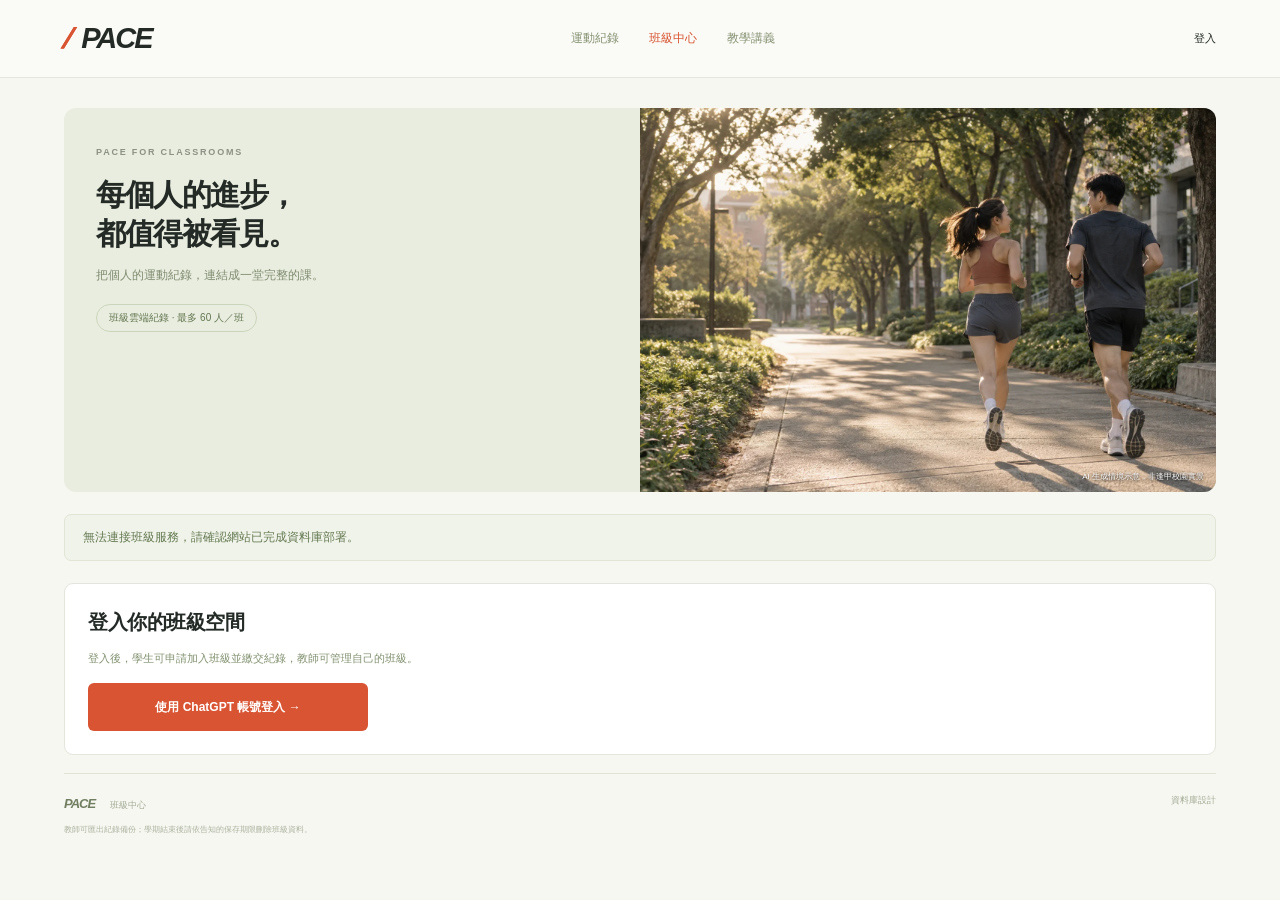
==== classroom.html @ f4738f5a "Initial commit" ====
<!doctype html><html lang="zh-Hant"><head><meta charset="utf-8"><meta name="viewport" content="width=device-width,initial-scale=1"><link rel="stylesheet" href="style.css"><link rel="stylesheet" href="classroom.css"><title>班級中心 · PACE</title></head><body class="classroom-page"><header class="class-header"><a class="brand" href="index.html"><span class="brand-symbol">//</span>PACE</a><nav><a href="index.html">運動紀錄</a><a href="classroom.html" class="active">班級中心</a><a href="handout.html">教學講義</a></nav><a id="authLink" href="/signin-with-chatgpt?return_to=%2Fclassroom.html" target="_top">登入</a></header><main class="class-main"><section class="class-hero"><div><span class="overline">PACE FOR CLASSROOMS</span><h1>每個人的進步，<br>都值得被看見。</h1><p>把個人的運動紀錄，連結成一堂完整的課。</p><span class="cloud-badge">班級雲端紀錄 · 最多 60 人／班</span></div><img src="assets/campus-run.webp" alt="生成示意：學生在綠蔭步道慢跑"><small>AI 生成情境示意，非逢甲校園實景</small></section><div id="cloudMessage" class="cloud-message" role="status" aria-live="polite">正在連接班級資料庫…</div><section id="signedOut" hidden class="class-card"><h2>登入你的班級空間</h2><p>登入後，學生可申請加入班級並繳交紀錄，教師可管理自己的班級。</p><a class="primary" href="/signin-with-chatgpt?return_to=%2Fclassroom.html" target="_top">使用 ChatGPT 帳號登入 →</a></section><div id="cloudApp" hidden><div class="class-toolbar"><div><span class="overline" id="roleLabel">MY CLASSROOM</span><h2>我的班級</h2></div><button id="refreshCloud" class="outline">重新整理</button></div><div class="class-layout"><aside><section class="class-card"><label>選擇班級<select id="classSelect"><option value="">尚無班級</option></select></label><div id="classMeta"></div><form id="createClassForm" hidden><h3>建立新班級</h3><label>班級名稱<input id="className" maxlength="60" placeholder="例如：體育課 A 班" required></label><label>班級人數上限<input id="capacity" type="number" min="1" max="60" value="60" required></label><button class="primary">建立班級</button></form><form id="joinForm" hidden><h3>加入老師的班級</h3><label>班級碼<input id="joinCode" maxlength="12" placeholder="12 碼英數字" required autocomplete="off"></label><label>課堂代號<input id="studentAlias" maxlength="24" placeholder="例如：A07，不需全名" required></label><button class="primary">送出加入申請</button><p class="fine">老師核准後才可繳交。此代號須能讓老師辨識你。</p></form></section><section class="class-card privacy-card"><h3>只收集課堂所需資料</h3><p>繳交包含時間、距離、熱量與身體指標，不包含完整 GPS 軌跡。其他學生無法查看你的資料。</p><a href="database.html">查看資料設計與使用說明 →</a></section></aside><section class="class-content"><div id="waitingPanel" class="class-card"><h2>選擇班級後開始</h2><p>教師可建立班級；學生使用老師提供的班級碼加入。</p></div><div id="lessonPanel" hidden><div class="class-card lesson-controls"><label>課程<select id="lessonSelect"></select></label><div id="teacherLessonActions" hidden><button id="newLesson" class="outline">新增課程</button><button id="closeLesson" class="outline">結束繳交</button></div><p id="lessonStatus"></p></div><div id="teacherDashboard" hidden><div class="class-stats"><article><span>已核准學生</span><strong id="statStudents">0</strong></article><article><span>本堂已繳交</span><strong id="statSubmitted">0</strong></article><article><span>平均距離</span><strong id="statDistance">0.00<small>km</small></strong></article><article><span>平均運動時間</span><strong id="statMinutes">0<small>min</small></strong></article></div><div class="class-card table-card"><div class="table-heading"><h3>學生繳交狀態</h3><button id="exportClass" class="outline">匯出本堂 CSV ↓</button></div><p class="fine">待審核學生須經老師確認。數據由學生裝置提交，不作自動出席或防作弊判定。</p><div class="table-scroll"><table><thead><tr><th>代號</th><th>狀態</th><th>距離 km</th><th>時間 min</th><th>熱量 kcal</th><th>操作</th></tr></thead><tbody id="studentRows"></tbody></table></div></div></div><div id="studentPanel" hidden class="class-card"><h3>本堂課繳交</h3><p>先在運動頁完成 GPS 運動，再從歷程按「繳交」。每人每堂課可繳交一筆真實紀錄。</p><a class="primary" href="index.html#history">前往運動紀錄 →</a><h3>我的雲端紀錄</h3><div id="myCloudRecords"></div></div></div></section></div></div><footer><span><b>PACE</b> 班級中心</span><a href="database.html">資料庫設計</a><p>教師可匯出紀錄備份；學期結束後請依告知的保存期限刪除班級資料。</p></footer></main><dialog id="lessonDialog"><div class="dialog-head"><h2>新增課程</h2><button class="close" id="cancelLesson" aria-label="關閉">×</button></div><form id="lessonForm"><label>課程名稱<input id="lessonName" maxlength="80" placeholder="例如：第 2 週校園快走" required></label><label>目標運動時間（分鐘）<input id="targetMinutes" type="number" min="1" max="180" value="20" required></label><button class="primary">建立課程</button></form></dialog><script src="classroom.js"></script></body></html>
---- style.css ----
:root{--ink:#242b27;--muted:#82867e;--orange:#d95432;--paper:#f7f7f2;--line:#e4e5dc;--dark:#252e28}*{box-sizing:border-box}html{scroll-behavior:smooth;scroll-padding-top:24px}body{margin:0;background:var(--paper);color:var(--ink);font:14px/1.55 -apple-system,BlinkMacSystemFont,"Noto Sans TC",sans-serif}a{color:inherit;text-decoration:none}button,input,select{font:inherit}button,a,input,select{-webkit-tap-highlight-color:transparent}button{cursor:pointer}button:disabled{cursor:default;opacity:.4}button:focus-visible,a:focus-visible,input:focus-visible,select:focus-visible{outline:3px solid #e89462;outline-offset:4px}svg:not([width]){width:20px;height:20px;fill:none;stroke:currentColor;stroke-width:1.6;stroke-linecap:round;stroke-linejoin:round;flex-shrink:0}.sprite{position:absolute;width:0;height:0;overflow:hidden}button{border:0;background:none;color:inherit}h1,h2,p{margin:0}.sidebar{position:fixed;width:218px;inset:0 auto 0 0;background:#efefe7;border-right:1px solid var(--line);padding:38px 23px 25px;display:flex;flex-direction:column;z-index:10}.brand{display:flex;align-items:center;flex-wrap:wrap;font-size:33px;letter-spacing:-2px;font-weight:850;font-style:italic;line-height:1}.brand-symbol{color:var(--orange);margin-right:9px;letter-spacing:-8px;padding-right:8px;transform:skew(-13deg)}.brand-sub{font-size:10px;font-style:normal;font-weight:500;letter-spacing:2.5px;display:block;width:100%;padding:13px 0 0 35px}.workspace-label{font-size:8px;letter-spacing:1.3px;color:#999d92;margin-top:64px;margin-bottom:18px;white-space:nowrap}.sidenav{display:flex;flex-direction:column;gap:9px}.sidenav a{display:flex;align-items:center;gap:13px;padding:13px 15px;border-radius:7px;font-weight:550;color:#787c74;font-size:13px}.sidenav a.active{background:#e2e4d8;color:#303c2c}.sidenav a:hover{background:#e7e8df}.sidenav svg{width:19px;height:19px}.nav-dot{margin-left:auto;background:#70864b;border-radius:50%;width:5px;height:5px}.side-bottom{margin-top:auto;padding:30px 8px 0}.campus-logo{border:1px solid #bdc2b0;width:41px;height:41px;display:grid;place-items:center;font:600 12px Georgia;margin-bottom:13px}.side-bottom>strong{display:block;font-size:12px}.side-bottom>span{font-size:10px;color:#8b8d80}.side-bottom>a{display:flex;justify-content:space-between;border-top:1px solid #dedfd4;margin-top:24px;padding:18px 0;color:#777d70;font-size:11px}.local-note{font-size:9px;color:#8b8e80}.local-note i,.session-top i{display:inline-block;width:5px;height:5px;border-radius:50%;background:#92a667;margin-right:5px}.shell{margin-left:218px}.topbar{height:77px;border-bottom:1px solid var(--line);display:flex;justify-content:space-between;align-items:center;padding:0 42px}.breadcrumb{font-size:11px;color:#999c92}.breadcrumb span{margin:0 13px;color:#c5c8bd}.breadcrumb strong{color:#646b5e;font-weight:500}.topright{display:flex;gap:18px;align-items:center}.device-label{font-size:10px;color:#888e81}.avatar{border:1px solid #d8ddd0;border-radius:50%;width:31px;height:31px;display:grid;place-items:center;font-size:11px;background:#e8eadf}main{max-width:1510px;margin:auto;padding:35px 42px 0}.pageheading{display:flex;align-items:center;justify-content:space-between;margin-bottom:28px}.overline{font-size:9px;letter-spacing:1.8px;color:#8c9185;font-weight:600}h1{font-size:32px;letter-spacing:-1.4px;line-height:1.3;margin:8px 0}.title-dot{color:var(--orange);margin-left:3px}.pageheading p{font-size:12px;color:#8a8e83}.dateblock{text-align:right;font-size:12px;color:#535b4c}.dateblock small{display:block;font-size:10px;color:#979c90;margin-top:7px}.workout{display:grid;grid-template-columns:minmax(0,1fr) 288px;gap:0;border-radius:12px;overflow:hidden;border:1px solid #d6dbcb;box-shadow:0 5px 20px #303b2510}.mapcard{background:white;min-width:0}.maptop{height:62px;display:flex;justify-content:space-between;align-items:center;padding:0 20px;border-bottom:1px solid var(--line)}.map-title{display:flex;gap:9px;align-items:center}.map-title svg{width:17px;height:17px;color:#778765}.map-title strong{font-size:12px}.map-title>span{border-left:1px solid #ddd;padding-left:10px;font-size:10px;color:#959c8a}.status{font-size:9px;color:#89917f;white-space:nowrap}.maparea{position:relative}.maparea #map{height:401px;background:#ececdd;z-index:1}.leaflet-container{font-family:inherit}
.leaflet-tile-pane{filter:saturate(.5)}.maptools{position:absolute;right:16px;top:18px;z-index:500;display:flex;flex-direction:column;gap:7px}.maptools button{background:white;width:38px;height:38px;border:1px solid #d8ddcf;border-radius:6px;box-shadow:0 2px 4px #2221;display:grid;place-items:center}.maptools button:hover{background:#f4f6ed}.map-instruction{position:absolute;left:16px;top:18px;z-index:500;background:#fffffff0;border:1px solid #dce2d4;padding:7px 11px;border-radius:5px;font-size:10px;color:#7a8370;pointer-events:none}.map-scale-note{position:absolute;bottom:26px;left:16px;z-index:500;font-size:9px;background:#fffffff0;padding:6px 9px;border-radius:4px;color:#657158;display:flex;gap:7px;align-items:center;pointer-events:none}.track-key{width:17px;height:3px;background:var(--orange);border-radius:4px}.mapnote{height:74px;display:flex;align-items:center;gap:10px;padding:12px 17px}.destination-icon{background:#f2f3e9;width:34px;height:34px;border-radius:7px;display:grid;place-items:center;color:#84936b}.mapnote>div{flex:1;min-width:0}.mapnote strong{font-size:10px;display:block;margin-bottom:3px}.mapnote #targetInfo{font-size:10px;color:#919885;display:block;line-height:1.5}.mapnote a{font-size:11px;color:var(--orange);font-weight:600;white-space:nowrap}.mapnote button{font-size:20px;color:#a2a795;padding:7px}.session-panel{background:var(--dark);color:#fafbf4;padding:24px;display:flex;flex-direction:column}.session-top{display:flex;justify-content:space-between;font-size:10px;color:#b3bba8}.session-top>span:last-child{background:#ffffff0a;border:1px solid #ffffff1a;border-radius:4px;padding:2px 7px;font-size:9px}.primarymetric{padding:22px 0 21px}.primarymetric>span{font-size:11px;color:#a8b29d}.primarymetric>div{display:flex;align-items:baseline;gap:10px}.primarymetric b{font-size:70px;line-height:1.18;font-weight:550;letter-spacing:-4px;font-variant-numeric:tabular-nums}.primarymetric div>span{font-size:14px;color:#aeb8a2}.metric-grid{display:grid;grid-template-columns:1fr 1fr;border-top:1px solid #ffffff14;border-bottom:1px solid #ffffff14;padding:18px 0 14px;gap:20px 10px}.metric-grid article>span{display:block;font-size:10px;color:#a5b098}.metric-grid strong{font-size:25px;font-weight:500;letter-spacing:-.5px;display:block;font-variant-numeric:tabular-nums}.metric-grid b{font-weight:500}.metric-grid em{font-size:10px;font-style:normal;margin-left:5px;letter-spacing:0;color:#b0b9a5}.metric-grid small{font-size:8px;color:#72816a}.metric-grid .energy{grid-column:1/-1;display:flex;align-items:center;justify-content:space-between}.energy strong{font-size:22px}.info-button{border:1px solid #728367;color:#b1bca5;font-size:8px;border-radius:50%;width:12px;height:12px;padding:0;margin-left:3px}.session-message{font-size:10px;line-height:1.8;color:#acb7a1;min-height:55px;padding:15px 0 13px}.actiondock{margin-top:auto}.primary{background:var(--orange);color:white;display:flex;align-items:center;justify-content:center;gap:12px;min-height:48px;border-radius:6px;width:100%;font-size:13px;font-weight:600;transition:background .15s,transform .15s}.primary:hover{background:#c44527}.primary:active{transform:scale(.985)}.primary svg{width:17px;height:17px}.controls{display:flex;gap:8px;margin-top:9px}.controls button{flex:1;border:1px solid #ffffff22;border-radius:5px;min-height:40px;font-size:11px}.controls button:hover:not(:disabled){background:#ffffff0c}.signalbar{display:flex;justify-content:space-between;font-size:8px;color:#7c8a70;padding-top:15px}.signalbar b{font-weight:400}.training-strip{display:flex;align-items:center;gap:16px;padding:24px 0;border-bottom:1px solid #dfe3d5}.training-icon{background:#e8ecd9;border:1px solid #d8dfc3;color:#899765;width:40px;height:40px;border-radius:50%;display:grid;place-items:center}.training-copy>span{display:block;font-size:9px;color:#9b9f91}.training-copy>strong{font-size:12px;font-weight:600}.training-steps{display:flex;align-items:center;gap:16px;margin-left:auto;font-size:10px;color:#888f7b}.training-steps i{font-size:8px;font-style:normal;color:#a2ab90;margin-right:6px}.training-steps b{font-weight:400;color:#d0d6c4}.training-strip>a{font-size:10px;display:flex;align-items:center;gap:8px;margin-left:auto}.training-strip>a svg{width:15px}.history-section{padding-top:32px;scroll-margin-top:15px}.sectionheading{display:flex;align-items:center;justify-content:space-between;margin-bottom:20px}h2{font-size:22px;font-weight:600;letter-spacing:-.5px}.sectionheading h2{margin-top:5px}.export{border:1px solid #d9ddce;background:white;border-radius:5px;padding:8px 11px;font-size:10px}.export span{margin-left:13px;font-size:15px}.historybar{display:flex;align-items:center;justify-content:space-between;border-bottom:1px solid var(--line);padding-bottom:13px}.filters{display:flex;gap:5px}.filters button{font-size:10px;color:#979e8b;padding:6px 12px;border-radius:4px}.filters button.selected{background:#e6eadd;color:#556245}.historybar>span{font-size:10px;color:#979e8b}.empty{min-height:146px;display:flex;align-items:center;gap:25px;padding:26px 30px;background:#f0f2e9;border-bottom:1px solid #e4e8db}.empty-art{width:95px;height:68px;position:relative;border:1px solid #d8deca;border-radius:7px;background:repeating-linear-gradient(0deg,transparent,transparent 16px,#e2e7d7 17px),repeating-linear-gradient(90deg,transparent,transparent 16px,#e2e7d7 17px)}.empty-art svg{position:absolute;width:46px;height:46px;left:24px;top:10px;color:#9cae82;stroke-width:1}.empty h3{font-size:13px;margin:0 0 6px;font-weight:500}.empty p{font-size:10px;color:#989f8b}.record{display:grid;grid-template-columns:100px minmax(120px,1fr) 160px auto;align-items:center;gap:20px;padding:18px 0;border-bottom:1px solid var(--line)}.route-thumb{width:100px;height:67px;border-radius:5px;background:#ecefe2;display:grid;place-items:center;overflow:hidden}.route-thumb svg{width:100%;height:100%;stroke-width:2.3;stroke:var(--orange)}.record strong{font-size:12px;font-weight:600}.record small{display:block;font-size:9px;color:#959e87;margin-top:5px}.record-stats{font-size:12px;color:#5f6d51;display:flex;gap:16px}.record-stats span{display:block}.record-stats small{font-size:8px;color:#9ba58c}.record-actions{display:flex;gap:7px}.record-actions button{font-size:9px;border:1px solid #dce2d1;padding:5px 7px;border-radius:4px;color:#839270}.delete-all{display:block;margin:13px 0 0 auto;font-size:9px;color:#929e83}.learn-banner{display:flex;align-items:center;gap:23px;background:#e7ebdc;margin:30px 0;border-radius:8px;padding:24px 27px;overflow:hidden;position:relative}.learn-banner h2{font-size:17px;margin:5px 0}.learn-banner p{font-size:10px;color:#919c7f}.learn-banner>a{display:flex;align-items:center;gap:20px;font-size:11px;margin-left:auto;white-space:nowrap}.orbit-art{width:74px;height:74px;position:relative;flex-shrink:0}.orbit-art span{border:1px solid #b7c698;position:absolute;inset:8px;border-radius:50%;transform:scaleX(.55) rotate(30deg)}.orbit-art span:nth-child(2){transform:rotate(90deg) scaleX(.55)}.orbit-art span:nth-child(3){transform:rotate(-30deg) scaleX(.55)}.orbit-art b{position:absolute;left:32px;top:24px;color:#869b63;font-size:18px;font-weight:400}footer{border-top:1px solid #dfe4d3;display:flex;flex-wrap:wrap;justify-content:space-between;font-size:9px;color:#a1aa93;padding:20px 0 25px}footer b{font-size:13px;font-style:italic;letter-spacing:-1px;color:#717e60;margin-right:12px}footer p{width:100%;font-size:8px;margin-top:9px;color:#abb39e}dialog{border:1px solid #dce0d1;border-radius:12px;padding:28px;width:min(440px,calc(100vw - 28px));color:var(--ink);box-shadow:0 20px 80px #17251733;background:#fafbf7}dialog::backdrop{background:#17231ccd;backdrop-filter:blur(4px)}.dialog-head{display:flex;align-items:center;justify-content:space-between}.dialog-head h2{margin-top:5px}.close{font-size:26px;color:#8a9480;width:32px;height:32px}.dialog-intro{font-size:11px;color:#8f9983;margin:12px 0 24px}fieldset{border:0;padding:0;margin:0}label{font-size:12px;display:block;margin-bottom:17px;font-weight:550}label>span{font-size:9px;color:#9ca58e;font-weight:400;margin-left:5px}input:not([type=checkbox]),select{display:block;width:100%;border:1px solid #dce2d0;border-radius:5px;background:white;padding:11px 12px;margin-top:7px;color:#48583b;min-height:43px}.three{display:grid;grid-template-columns:repeat(3,1fr);gap:12px}.privacy-note{background:#edf0e5;border-radius:5px;padding:12px;display:flex;gap:10px;align-items:center;font-size:10px;color:#899677;margin-bottom:18px}.privacy-note svg{width:17px}.check{display:flex;align-items:flex-start;gap:7px}.check input{accent-color:var(--orange);margin-top:2px}.check span{font-size:10px;line-height:1.7}.demo-link{display:block;margin:14px auto;font-size:11px;text-decoration:underline;text-underline-offset:4px;color:#8a9779}.fine{font-size:9px;color:#a0aa90;line-height:1.9}.formula{background:#ecf0e3;padding:15px;margin:20px 0;font-size:12px}#energyDialog p{margin-top:15px;font-size:12px}#energyDialog a{font-size:12px;display:inline-block;margin-top:20px;color:var(--orange)}.map-fallback{padding:30px}.is-active #openSetup{display:none}.is-active .controls{margin:0}.is-active .controls button{min-height:48px}.is-active #pause{background:var(--orange);border-color:var(--orange);color:white}body:not(.is-active) .controls{display:none}
@media(min-width:1500px){.maparea #map{height:440px}.primarymetric{padding-top:35px;padding-bottom:30px}.session-message{padding-top:22px}}@media(max-width:1150px){.sidebar{width:180px;padding-left:16px;padding-right:16px}.shell{margin-left:180px}.topbar{padding:0 26px}main{padding:28px 26px 0}.workout{grid-template-columns:minmax(0,1fr) 255px}.session-panel{padding:20px}.primarymetric b{font-size:62px}.training-steps{gap:8px;font-size:9px}.training-steps b{display:none}.record{grid-template-columns:80px minmax(120px,1fr) auto;gap:15px}.route-thumb{width:80px}.record-actions{grid-column:2/-1;justify-content:flex-end}.map-title>span{display:none}}@media(max-width:900px){.sidebar{width:76px;padding:30px 12px}.brand{font-size:0;justify-content:center}.brand-symbol{font-size:32px}.brand-sub,.workspace-label,.side-bottom{display:none}.sidenav{margin-top:55px}.sidenav a{font-size:0;gap:0;justify-content:center;padding:15px}.sidenav svg{width:21px;height:21px}.nav-dot{display:none}.shell{margin-left:76px}.training-steps{display:none}.learn-banner{gap:14px;padding:22px 18px}.learn-banner h2{font-size:15px}.orbit-art{width:60px}.learn-banner>a{gap:8px;font-size:10px}.maptop{padding:0 13px}}@media(max-width:650px){html{scroll-padding-top:12px}.sidebar{position:relative;width:100%;height:62px;padding:0 20px;flex-direction:row;align-items:center;border-right:0;border-bottom:1px solid var(--line)}.brand{font-size:25px;flex-wrap:nowrap;gap:0}.brand-symbol{font-size:27px}.brand-sub{display:block;width:auto;padding:0 0 0 14px;letter-spacing:1px;font-size:9px}.sidenav{margin:0 0 0 auto;flex-direction:row;gap:1px}.sidenav a{padding:9px}.sidenav a:first-child{display:none}.sidenav svg{width:18px;height:18px}.shell{margin:0}.topbar{display:none}main{padding:24px 18px 84px}.pageheading{margin-bottom:23px;align-items:flex-end}.pageheading h1{font-size:28px;margin:5px 0}.pageheading p{font-size:10px}.pageheading .overline{font-size:7px;letter-spacing:1.3px}.dateblock{font-size:9px}.dateblock small{font-size:8px}.workout{display:flex;flex-direction:column;border-radius:9px}.maptop{height:48px}.maparea #map{height:290px}.map-instruction{font-size:9px;left:12px;top:12px}.maptools{right:12px;top:12px}.maptools button{width:33px;height:33px}.mapnote{height:65px;padding:9px 12px}.mapnote #targetInfo{font-size:9px}.session-panel{padding:19px 21px}.session-top{font-size:9px}.primarymetric{padding:12px 0 17px}.primarymetric b{font-size:62px}.primarymetric>div{gap:10px}.metric-grid{grid-template-columns:1.1fr 1fr 1fr;gap:7px;padding:14px 0;border-bottom:0}.metric-grid .energy{display:block;grid-column:auto}.metric-grid strong,.energy strong{font-size:24px}.metric-grid small{display:none}.metric-grid em{font-size:8px;margin-left:3px}.metric-grid article>span{font-size:9px}.session-message{min-height:0;padding:6px 0 9px;font-size:10px}.signalbar{padding-top:10px;border-top:1px solid #ffffff12}.actiondock{position:fixed;bottom:0;left:0;right:0;padding:12px 18px calc(12px + env(safe-area-inset-bottom));background:#f8f9f3f5;backdrop-filter:blur(12px);border-top:1px solid #dce2d0;z-index:900;color:var(--ink)}.actiondock .primary{min-height:47px}.actiondock .controls button{border:1px solid #d4ddc6;min-height:47px}.training-strip{padding:18px 0;gap:11px}.training-copy>strong{font-size:11px}.training-strip>a{font-size:9px;gap:4px}.training-icon{width:33px;height:33px}.training-icon svg{width:17px}.history-section{padding-top:25px}.sectionheading h2{font-size:21px}.historybar>span{font-size:8px}.filters button{padding:5px 8px;font-size:9px}.empty{padding:22px 12px;gap:17px}.empty-art{width:72px;height:59px;flex-shrink:0}.empty-art svg{left:13px;top:7px}.empty h3{font-size:11px}.empty p{font-size:9px}.record{grid-template-columns:64px minmax(90px,1fr) auto;gap:10px}.route-thumb{width:64px;height:58px}.record strong{font-size:10px}.record-stats{font-size:11px;gap:10px}.record small{font-size:8px}.record-actions{gap:5px}.record-actions button{font-size:9px;padding:4px 8px}.learn-banner{flex-wrap:wrap;padding:20px;gap:10px;margin:25px 0 18px}.orbit-art{display:none}.learn-banner h2{font-size:16px}.learn-banner>a{margin:7px 0 0;width:100%;justify-content:space-between;border-top:1px solid #d1dbc0;padding-top:13px}.learn-banner p{font-size:10px}footer{font-size:8px;gap:10px;padding:15px 0}footer p{margin-top:0;line-height:1.8}.historybar{gap:5px}dialog{padding:24px;max-height:90dvh}.three{gap:9px}.three input{padding:10px 8px}}@media(prefers-reduced-motion:reduce){*{scroll-behavior:auto!important;transition:none!important}}
.leaflet-control-zoom{border:1px solid #d8ddcf!important;border-radius:5px!important;overflow:hidden;box-shadow:0 2px 6px #2221!important}.leaflet-control-zoom a{font-size:19px!important;color:#647453!important}.session-message{color:#bac3af}.mapnote #targetInfo{color:#78846c}.fine{color:#7d896e}.check span{color:#6e7c5d}.dialog-intro{color:#778567}.historybar>span{color:#778368}
/* Hide backend-only features when the site is served without the classroom API (for example GitHub Pages). */
html[data-cloud="off"] [data-cloud-only]{display:none!important}
/* Map pins: outer element is positioned by Leaflet, the inner body is rotated into a teardrop. */
.map-pin-wrap .pin-body{display:grid;place-items:center;width:30px;height:30px;border-radius:50% 50% 50% 0;transform:rotate(-45deg);border:2px solid #fff;box-shadow:0 4px 10px #2a332955;background:#777}
.map-pin-wrap b{transform:rotate(45deg);color:#fff;font:700 13px/1 system-ui,-apple-system,"PingFang TC",sans-serif}
.map-pin-start .pin-body{background:#3f8f5a}
.map-pin-end .pin-body{background:#2f88b3}
.map-pin-target .pin-body{background:#975325}
---- classroom.css ----
[hidden]{display:none!important}.class-header{height:78px;border-bottom:1px solid var(--line);display:flex;align-items:center;justify-content:space-between;padding:0 5vw;background:#fafbf6}.class-header .brand{font-size:29px}.class-header nav{display:flex;gap:30px;font-size:12px;color:#859172}.class-header nav .active{color:var(--orange)}.class-header>a:last-child{font-size:11px}.class-main{max-width:1350px;padding:30px 5vw 0}.class-hero{display:grid;grid-template-columns:1fr 1fr;background:#e9eddf;border-radius:12px;overflow:hidden;position:relative;margin-bottom:22px;min-height:260px}.class-hero>div{padding:32px}.class-hero h1{font-size:30px;margin:13px 0}.class-hero p{font-size:12px;color:#7f8b70}.class-hero img{width:100%;height:100%;object-fit:cover}.class-hero>small{position:absolute;bottom:9px;right:12px;font-size:8px;color:white;text-shadow:0 1px 3px #000}.cloud-badge{display:inline-block;font-size:10px;color:#647752;border:1px solid #cbd5bb;border-radius:20px;padding:5px 12px;margin-top:20px}.cloud-message{padding:13px 18px;border:1px solid #e0e5d5;border-radius:7px;background:#f0f3e9;font-size:12px;color:#647952;margin-bottom:22px}.class-toolbar{display:flex;justify-content:space-between;align-items:center;margin:27px 0 20px}.class-toolbar h2{margin-top:5px}.outline{border:1px solid #d2dbc5;border-radius:5px;font-size:11px;padding:8px 12px;background:#fff}.class-layout{display:grid;grid-template-columns:270px minmax(0,1fr);gap:24px}.class-card{background:white;border:1px solid var(--line);border-radius:9px;padding:23px;margin-bottom:18px}.class-card h2{font-size:20px}.class-card h3{font-size:13px;font-weight:600;margin:15px 0}.class-card p{font-size:11px;color:#829270;line-height:1.9;margin:10px 0 15px}.class-card .primary{margin-top:13px;font-size:12px}.class-card form{margin-top:24px;border-top:1px solid #e4e9da;padding-top:4px}.class-card .fine{font-size:9px}.privacy-card{background:#edf1e5}.privacy-card a{font-size:10px;color:#7a8e64}.join-code{background:#eff3e7;border-radius:6px;padding:15px;margin:13px 0}.join-code strong{display:block;font-size:18px;letter-spacing:2px;font-family:monospace}.join-code small{font-size:9px;color:#8a997a}.join-code button{font-size:10px;color:var(--orange);padding:8px 0 0}.class-danger{font-size:9px;color:#a56351;padding:10px 0}.lesson-controls{display:flex;align-items:center;gap:16px;flex-wrap:wrap}.lesson-controls label{flex:1;min-width:140px;margin:0}.lesson-controls>div{display:flex;gap:7px;align-self:flex-end;margin-bottom:2px}.lesson-controls>p{width:100%;margin:0;font-size:10px}.class-stats{display:grid;grid-template-columns:repeat(4,1fr);gap:10px;margin-bottom:18px}.class-stats article{background:#26352b;color:#fbfcf7;padding:16px;border-radius:8px}.class-stats span{font-size:9px;color:#b6c4a8;display:block}.class-stats strong{display:block;font-size:27px;font-weight:500;margin-top:8px}.class-stats small{font-size:9px;margin-left:4px;font-weight:400}.table-heading{display:flex;align-items:center;justify-content:space-between;gap:10px}.table-heading h3{margin:0}.table-scroll{overflow:auto}table{width:100%;border-collapse:collapse;font-size:11px}th{text-align:left;font-size:10px;color:#879a74;background:#f5f7ef}td,th{padding:14px 9px;border-bottom:1px solid #e5ebdc;white-space:nowrap}td button{font-size:9px;color:#c25431;border:1px solid #dfdfd0;border-radius:4px;padding:5px 6px;margin-right:4px}.state-pill{border-radius:20px;background:#eef3e5;font-size:9px;color:#6f8755;padding:4px 8px}.cloud-record{border-bottom:1px solid #e1e8d6;padding:14px 0;font-size:12px}.cloud-record small{display:block;font-size:10px;color:#8b9c78;margin:5px 0}.cloud-record button{color:var(--orange);font-size:10px;padding:5px 0}.table-empty{text-align:center;color:#93a27f;padding:35px}.class-content{min-width:0}#lessonForm{margin-top:20px}.image-hero{position:relative;min-height:215px;margin:0 0 28px;border-radius:10px;overflow:hidden;background:#34412b}.image-hero img{width:100%;height:255px;display:block;object-fit:cover;object-position:center 58%}.image-hero:after{content:'';position:absolute;inset:0;background:linear-gradient(90deg,#182619cb,transparent 75%)}.image-hero-copy{position:absolute;left:30px;top:35px;z-index:1;color:white}.image-hero-copy span{font-size:9px;letter-spacing:2px;color:#e1e9d7}.image-hero-copy h2{font-size:28px;line-height:1.5;margin:10px 0}.image-hero-copy a{display:inline-flex;gap:25px;align-items:center;color:#fff;font-size:11px;border-bottom:1px solid #ffffff70;padding:6px 0}.image-credit{position:absolute;right:10px;bottom:8px;color:white;font-size:7px;z-index:1;text-shadow:0 1px 3px #000}.editorial-cards{display:grid;grid-template-columns:1fr 1fr;gap:18px;margin:26px 0}.editorial-card{border:1px solid #dfe5d3;border-radius:9px;overflow:hidden;background:white}.editorial-card img{width:100%;height:150px;object-fit:cover;display:block}.editorial-card>div{padding:18px 20px}.editorial-card h3{font-size:15px;margin:5px 0}.editorial-card p{font-size:10px;color:#849372;margin-bottom:10px}.editorial-card a{font-size:10px;color:var(--orange)}.editorial-card small{font-size:8px;color:#a2ae96}.cloud-link{color:var(--orange);font-size:10px}#submitDialog label{margin-top:16px}.cloud-upload-status{font-size:11px;line-height:1.8;margin:12px 0;color:#667b50}.upload-consent{font-size:10px;display:flex;gap:8px;font-weight:400}.upload-consent input{flex-shrink:0}#submitRecordBtn{margin-top:15px}#signedOut .primary{max-width:280px}
@media(max-width:1000px){.class-layout{grid-template-columns:230px minmax(0,1fr)}.class-stats{grid-template-columns:repeat(2,1fr)}.class-hero h1{font-size:25px}.class-main{padding-left:3vw;padding-right:3vw}}@media(max-width:650px){.class-header{padding:0 18px;height:65px}.class-header nav{gap:15px;font-size:10px}.class-header nav a:first-child{display:none}.class-header .brand{font-size:24px}.class-main{padding:18px 16px}.class-hero{grid-template-columns:1fr}.class-hero>div{padding:24px}.class-hero h1{font-size:26px}.class-hero img{height:190px}.class-layout{grid-template-columns:1fr;gap:0}.class-card{padding:20px}.class-hero>small{font-size:7px}.class-stats strong{font-size:30px}.lesson-controls{gap:12px}.table-heading h3{font-size:12px}.table-card{padding:17px}.image-hero img{height:235px;object-position:60% center}.image-hero-copy{left:22px;top:32px}.image-hero-copy h2{font-size:24px}.editorial-cards{gap:12px;grid-template-columns:1fr 1fr}.editorial-card img{height:105px}.editorial-card>div{padding:12px}.editorial-card h3{font-size:12px}.editorial-card p{font-size:9px}.image-hero{margin-bottom:20px}.class-header>a:last-child{font-size:9px}}
.image-hero img{object-position:center 25%}.editorial-card img[src*="track-essentials"]{object-position:center 80%}.class-stats strong{font-size:23px}@media(max-width:650px){.image-hero img{object-position:65% 35%}.class-stats strong{font-size:27px}}
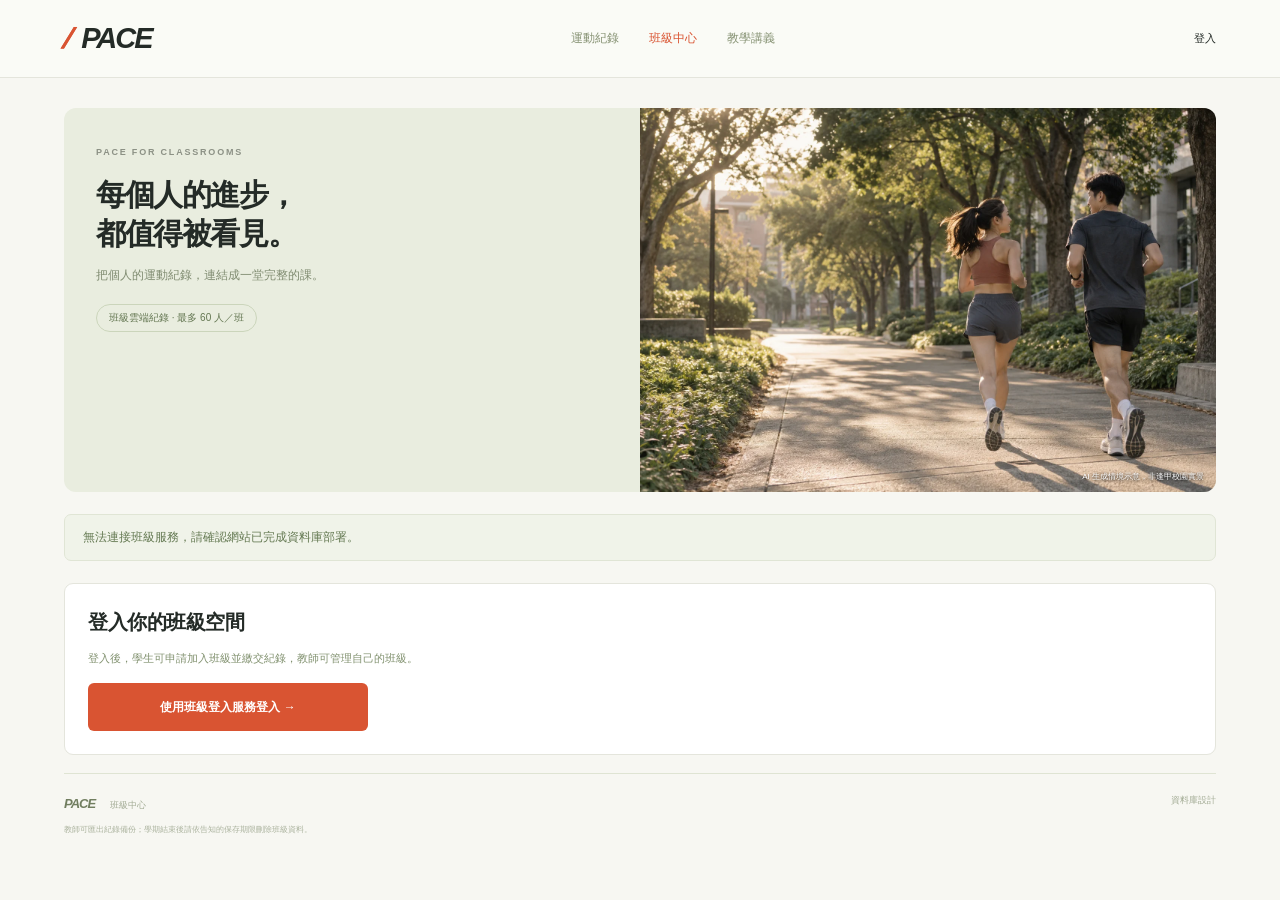
==== commit db0a5f3d: "Add live sync and classroom activity improvements" ====
--- a/classroom.html
+++ b/classroom.html
@@ -1 +1 @@
-<!doctype html><html lang="zh-Hant"><head><meta charset="utf-8"><meta name="viewport" content="width=device-width,initial-scale=1"><link rel="stylesheet" href="style.css"><link rel="stylesheet" href="classroom.css"><title>班級中心 · PACE</title></head><body class="classroom-page"><header class="class-header"><a class="brand" href="index.html"><span class="brand-symbol">//</span>PACE</a><nav><a href="index.html">運動紀錄</a><a href="classroom.html" class="active">班級中心</a><a href="handout.html">教學講義</a></nav><a id="authLink" href="/signin-with-chatgpt?return_to=%2Fclassroom.html" target="_top">登入</a></header><main class="class-main"><section class="class-hero"><div><span class="overline">PACE FOR CLASSROOMS</span><h1>每個人的進步，<br>都值得被看見。</h1><p>把個人的運動紀錄，連結成一堂完整的課。</p><span class="cloud-badge">班級雲端紀錄 · 最多 60 人／班</span></div><img src="assets/campus-run.webp" alt="生成示意：學生在綠蔭步道慢跑"><small>AI 生成情境示意，非逢甲校園實景</small></section><div id="cloudMessage" class="cloud-message" role="status" aria-live="polite">正在連接班級資料庫…</div><section id="signedOut" hidden class="class-card"><h2>登入你的班級空間</h2><p>登入後，學生可申請加入班級並繳交紀錄，教師可管理自己的班級。</p><a class="primary" href="/signin-with-chatgpt?return_to=%2Fclassroom.html" target="_top">使用 ChatGPT 帳號登入 →</a></section><div id="cloudApp" hidden><div class="class-toolbar"><div><span class="overline" id="roleLabel">MY CLASSROOM</span><h2>我的班級</h2></div><button id="refreshCloud" class="outline">重新整理</button></div><div class="class-layout"><aside><section class="class-card"><label>選擇班級<select id="classSelect"><option value="">尚無班級</option></select></label><div id="classMeta"></div><form id="createClassForm" hidden><h3>建立新班級</h3><label>班級名稱<input id="className" maxlength="60" placeholder="例如：體育課 A 班" required></label><label>班級人數上限<input id="capacity" type="number" min="1" max="60" value="60" required></label><button class="primary">建立班級</button></form><form id="joinForm" hidden><h3>加入老師的班級</h3><label>班級碼<input id="joinCode" maxlength="12" placeholder="12 碼英數字" required autocomplete="off"></label><label>課堂代號<input id="studentAlias" maxlength="24" placeholder="例如：A07，不需全名" required></label><button class="primary">送出加入申請</button><p class="fine">老師核准後才可繳交。此代號須能讓老師辨識你。</p></form></section><section class="class-card privacy-card"><h3>只收集課堂所需資料</h3><p>繳交包含時間、距離、熱量與身體指標，不包含完整 GPS 軌跡。其他學生無法查看你的資料。</p><a href="database.html">查看資料設計與使用說明 →</a></section></aside><section class="class-content"><div id="waitingPanel" class="class-card"><h2>選擇班級後開始</h2><p>教師可建立班級；學生使用老師提供的班級碼加入。</p></div><div id="lessonPanel" hidden><div class="class-card lesson-controls"><label>課程<select id="lessonSelect"></select></label><div id="teacherLessonActions" hidden><button id="newLesson" class="outline">新增課程</button><button id="closeLesson" class="outline">結束繳交</button></div><p id="lessonStatus"></p></div><div id="teacherDashboard" hidden><div class="class-stats"><article><span>已核准學生</span><strong id="statStudents">0</strong></article><article><span>本堂已繳交</span><strong id="statSubmitted">0</strong></article><article><span>平均距離</span><strong id="statDistance">0.00<small>km</small></strong></article><article><span>平均運動時間</span><strong id="statMinutes">0<small>min</small></strong></article></div><div class="class-card table-card"><div class="table-heading"><h3>學生繳交狀態</h3><button id="exportClass" class="outline">匯出本堂 CSV ↓</button></div><p class="fine">待審核學生須經老師確認。數據由學生裝置提交，不作自動出席或防作弊判定。</p><div class="table-scroll"><table><thead><tr><th>代號</th><th>狀態</th><th>距離 km</th><th>時間 min</th><th>熱量 kcal</th><th>操作</th></tr></thead><tbody id="studentRows"></tbody></table></div></div></div><div id="studentPanel" hidden class="class-card"><h3>本堂課繳交</h3><p>先在運動頁完成 GPS 運動，再從歷程按「繳交」。每人每堂課可繳交一筆真實紀錄。</p><a class="primary" href="index.html#history">前往運動紀錄 →</a><h3>我的雲端紀錄</h3><div id="myCloudRecords"></div></div></div></section></div></div><footer><span><b>PACE</b> 班級中心</span><a href="database.html">資料庫設計</a><p>教師可匯出紀錄備份；學期結束後請依告知的保存期限刪除班級資料。</p></footer></main><dialog id="lessonDialog"><div class="dialog-head"><h2>新增課程</h2><button class="close" id="cancelLesson" aria-label="關閉">×</button></div><form id="lessonForm"><label>課程名稱<input id="lessonName" maxlength="80" placeholder="例如：第 2 週校園快走" required></label><label>目標運動時間（分鐘）<input id="targetMinutes" type="number" min="1" max="180" value="20" required></label><button class="primary">建立課程</button></form></dialog><script src="classroom.js"></script></body></html>
+<!doctype html><html lang="zh-Hant"><head><meta charset="utf-8"><meta name="viewport" content="width=device-width,initial-scale=1"><link rel="stylesheet" href="style.css"><link rel="stylesheet" href="classroom.css"><title>班級中心 · PACE</title></head><body class="classroom-page"><header class="class-header"><a class="brand" href="index.html"><span class="brand-symbol">//</span>PACE</a><nav><a href="index.html">運動紀錄</a><a href="classroom.html" class="active">班級中心</a><a href="handout.html">教學講義</a></nav><a id="authLink" href="/api/classroom?op=login" target="_top">登入</a></header><main class="class-main"><section class="class-hero"><div><span class="overline">PACE FOR CLASSROOMS</span><h1>每個人的進步，<br>都值得被看見。</h1><p>把個人的運動紀錄，連結成一堂完整的課。</p><span class="cloud-badge">班級雲端紀錄 · 最多 60 人／班</span></div><img src="assets/campus-run.webp" alt="生成示意：學生在綠蔭步道慢跑"><small>AI 生成情境示意，非逢甲校園實景</small></section><div id="cloudMessage" class="cloud-message" role="status" aria-live="polite">正在連接班級資料庫…</div><section id="signedOut" hidden class="class-card"><h2>登入你的班級空間</h2><p>登入後，學生可申請加入班級並繳交紀錄，教師可管理自己的班級。</p><a class="primary" href="/api/classroom?op=login" target="_top">使用班級登入服務登入 →</a></section><div id="cloudApp" hidden><div class="class-toolbar"><div><span class="overline" id="roleLabel">MY CLASSROOM</span><h2>我的班級</h2></div><button id="refreshCloud" class="outline">重新整理</button></div><div class="class-layout"><aside><section class="class-card"><label>選擇班級<select id="classSelect"><option value="">尚無班級</option></select></label><div id="classMeta"></div><form id="createClassForm" hidden><h3>建立新班級</h3><label>班級名稱<input id="className" maxlength="60" placeholder="例如：體育課 A 班" required></label><label>班級人數上限<input id="capacity" type="number" min="1" max="60" value="60" required></label><button class="primary">建立班級</button></form><form id="joinForm" hidden><h3>加入老師的班級</h3><label>班級碼<input id="joinCode" maxlength="12" placeholder="12 碼英數字" required autocomplete="off"></label><label>課堂代號<input id="studentAlias" maxlength="24" placeholder="例如：A07，不需全名" required></label><button class="primary">送出加入申請</button><p class="fine">老師核准後才可繳交。此代號須能讓老師辨識你。</p></form></section><section class="class-card privacy-card"><h3>只收集課堂所需資料</h3><p>繳交只包含運動時間與距離，不包含身體資料或完整 GPS 軌跡。即時 GPS 分享須另外勾選同意。其他學生無法查看你的資料。</p><a href="database.html">查看資料設計與使用說明 →</a></section></aside><section class="class-content"><div id="waitingPanel" class="class-card"><h2>選擇班級後開始</h2><p>教師可建立班級；學生使用老師提供的班級碼加入。</p></div><div id="lessonPanel" hidden><div class="class-card lesson-controls"><label>課程<select id="lessonSelect"></select></label><div id="teacherLessonActions" hidden><button id="newLesson" class="outline">新增課程</button><button id="closeLesson" class="outline">結束繳交</button></div><p id="lessonStatus"></p><p id="activityPlanDisplay" class="lesson-plan" hidden></p><p id="classGoalProgress" class="lesson-goal" hidden></p><progress id="classGoalMeter" max="100" value="0" hidden></progress></div><div id="teacherDashboard" hidden><div class="class-stats"><article><span>已核准學生</span><strong id="statStudents">0</strong></article><article><span>本堂已繳交</span><strong id="statSubmitted">0</strong></article><article><span>平均距離</span><strong id="statDistance">0.00<small>km</small></strong></article><article><span>平均運動時間</span><strong id="statMinutes">0<small>min</small></strong></article></div><div class="class-card table-card"><div class="table-heading"><h3>學生繳交狀態</h3><button id="exportClass" class="outline">匯出本堂 CSV ↓</button></div><p class="fine">待審核學生須經老師確認。數據由學生裝置提交，不作自動出席或防作弊判定。</p><div class="table-scroll"><table><thead><tr><th>代號</th><th>狀態</th><th>距離 km</th><th>時間 min</th><th>運動反思</th><th>操作</th></tr></thead><tbody id="studentRows"></tbody></table></div></div></div><div id="studentPanel" hidden class="class-card"><h3>本堂課繳交</h3><p>先在運動頁完成 GPS 運動，再從歷程按「繳交」。每人每堂課可繳交一筆真實紀錄。</p><a class="primary" href="index.html#history">前往運動紀錄 →</a><h3>我的雲端紀錄</h3><div id="myCloudRecords"></div></div></div></section></div></div><footer><span><b>PACE</b> 班級中心</span><a href="database.html">資料庫設計</a><p>教師可匯出紀錄備份；學期結束後請依告知的保存期限刪除班級資料。</p></footer></main><dialog id="lessonDialog"><div class="dialog-head"><h2>新增課程</h2><button class="close" id="cancelLesson" aria-label="關閉">×</button></div><form id="lessonForm"><label>課程名稱<input id="lessonName" maxlength="80" placeholder="例如：第 2 週校園快走" required></label><label>活動類型<select id="activityType"><option value="walk">步行</option><option value="run">慢跑</option><option value="mixed">暖身＋主活動＋緩和</option><option value="other">其他</option></select></label><label>活動安排（選填，500 字內）<textarea id="activityPlan" maxlength="500" rows="3" placeholder="例如：暖身 5 分鐘、校園快走 20 分鐘、緩和 5 分鐘"></textarea></label><label>班級共同目標（累積運動分鐘，選填）<input id="classGoalMinutes" type="number" min="1" max="1000000" placeholder="例如 600"></label><label>目標運動時間（分鐘）<input id="targetMinutes" type="number" min="1" max="180" value="20" required></label><button class="primary">建立課程</button></form></dialog><script src="classroom.js"></script><script src="cloud-live.js"></script></body></html>
--- a/style.css
+++ b/style.css
@@ -10,3 +10,6 @@
 .map-pin-start .pin-body{background:#3f8f5a}
 .map-pin-end .pin-body{background:#2f88b3}
 .map-pin-target .pin-body{background:#975325}
+
+.live-sync-setup{border-top:1px solid #ffffff18;margin-top:15px;padding-top:13px}.live-sync-setup>strong{display:block;font-size:11px;margin-bottom:10px}.live-sync-check{display:flex;align-items:flex-start;gap:7px;margin:0 0 8px;font-weight:400}.live-sync-check input{accent-color:#d95432;margin:3px 0 0}.live-sync-check span{font-size:9px;line-height:1.65;color:#c2cdb8}.live-sync-pickers{display:grid;grid-template-columns:1fr;gap:0}.live-sync-pickers label{font-size:9px;color:#bac5b1;margin:0 0 8px}.live-sync-pickers select{min-height:36px;padding:7px 9px;margin-top:4px;font-size:10px}.live-sync-setup .fine{font-size:8px;color:#b4c0a8;line-height:1.6;margin:5px 0}.live-sync-login{display:inline-block;color:#f1b39d;font-size:9px;margin:5px 0}.live-sync-config-status{font-size:9px;line-height:1.6;color:#d7e0ce;margin:5px 0 0}.live-sync-status{display:flex;flex-wrap:wrap;align-items:center;gap:9px;border-top:1px solid #ffffff18;margin-top:10px;padding-top:10px;font-size:9px;color:#c2cdb8}.live-sync-status a,.live-sync-status button{color:#f1b39d;font-size:9px;border:1px solid #ffffff30;border-radius:4px;padding:5px 7px}.live-class-card{border-color:#d4e0c8;background:#f5f7f0}.live-session-list{display:grid;gap:8px}.live-session-row{display:flex;align-items:center;justify-content:space-between;gap:12px;padding:10px;border:1px solid #e0e6d6;border-radius:6px;background:#fff}.live-session-row strong,.live-session-row small{display:block}.live-session-row strong{font-size:10px}.live-session-row small{font-size:9px;color:#839274;margin-top:3px}.live-session-row a{white-space:nowrap}
+textarea{font:inherit;display:block;width:100%;border:1px solid #dce2d0;border-radius:5px;background:#fff;padding:10px 12px;margin-top:7px;color:#48583b;resize:vertical}
--- a/classroom.css
+++ b/classroom.css
@@ -1,3 +1,7 @@
 [hidden]{display:none!important}.class-header{height:78px;border-bottom:1px solid var(--line);display:flex;align-items:center;justify-content:space-between;padding:0 5vw;background:#fafbf6}.class-header .brand{font-size:29px}.class-header nav{display:flex;gap:30px;font-size:12px;color:#859172}.class-header nav .active{color:var(--orange)}.class-header>a:last-child{font-size:11px}.class-main{max-width:1350px;padding:30px 5vw 0}.class-hero{display:grid;grid-template-columns:1fr 1fr;background:#e9eddf;border-radius:12px;overflow:hidden;position:relative;margin-bottom:22px;min-height:260px}.class-hero>div{padding:32px}.class-hero h1{font-size:30px;margin:13px 0}.class-hero p{font-size:12px;color:#7f8b70}.class-hero img{width:100%;height:100%;object-fit:cover}.class-hero>small{position:absolute;bottom:9px;right:12px;font-size:8px;color:white;text-shadow:0 1px 3px #000}.cloud-badge{display:inline-block;font-size:10px;color:#647752;border:1px solid #cbd5bb;border-radius:20px;padding:5px 12px;margin-top:20px}.cloud-message{padding:13px 18px;border:1px solid #e0e5d5;border-radius:7px;background:#f0f3e9;font-size:12px;color:#647952;margin-bottom:22px}.class-toolbar{display:flex;justify-content:space-between;align-items:center;margin:27px 0 20px}.class-toolbar h2{margin-top:5px}.outline{border:1px solid #d2dbc5;border-radius:5px;font-size:11px;padding:8px 12px;background:#fff}.class-layout{display:grid;grid-template-columns:270px minmax(0,1fr);gap:24px}.class-card{background:white;border:1px solid var(--line);border-radius:9px;padding:23px;margin-bottom:18px}.class-card h2{font-size:20px}.class-card h3{font-size:13px;font-weight:600;margin:15px 0}.class-card p{font-size:11px;color:#829270;line-height:1.9;margin:10px 0 15px}.class-card .primary{margin-top:13px;font-size:12px}.class-card form{margin-top:24px;border-top:1px solid #e4e9da;padding-top:4px}.class-card .fine{font-size:9px}.privacy-card{background:#edf1e5}.privacy-card a{font-size:10px;color:#7a8e64}.join-code{background:#eff3e7;border-radius:6px;padding:15px;margin:13px 0}.join-code strong{display:block;font-size:18px;letter-spacing:2px;font-family:monospace}.join-code small{font-size:9px;color:#8a997a}.join-code button{font-size:10px;color:var(--orange);padding:8px 0 0}.class-danger{font-size:9px;color:#a56351;padding:10px 0}.lesson-controls{display:flex;align-items:center;gap:16px;flex-wrap:wrap}.lesson-controls label{flex:1;min-width:140px;margin:0}.lesson-controls>div{display:flex;gap:7px;align-self:flex-end;margin-bottom:2px}.lesson-controls>p{width:100%;margin:0;font-size:10px}.class-stats{display:grid;grid-template-columns:repeat(4,1fr);gap:10px;margin-bottom:18px}.class-stats article{background:#26352b;color:#fbfcf7;padding:16px;border-radius:8px}.class-stats span{font-size:9px;color:#b6c4a8;display:block}.class-stats strong{display:block;font-size:27px;font-weight:500;margin-top:8px}.class-stats small{font-size:9px;margin-left:4px;font-weight:400}.table-heading{display:flex;align-items:center;justify-content:space-between;gap:10px}.table-heading h3{margin:0}.table-scroll{overflow:auto}table{width:100%;border-collapse:collapse;font-size:11px}th{text-align:left;font-size:10px;color:#879a74;background:#f5f7ef}td,th{padding:14px 9px;border-bottom:1px solid #e5ebdc;white-space:nowrap}td button{font-size:9px;color:#c25431;border:1px solid #dfdfd0;border-radius:4px;padding:5px 6px;margin-right:4px}.state-pill{border-radius:20px;background:#eef3e5;font-size:9px;color:#6f8755;padding:4px 8px}.cloud-record{border-bottom:1px solid #e1e8d6;padding:14px 0;font-size:12px}.cloud-record small{display:block;font-size:10px;color:#8b9c78;margin:5px 0}.cloud-record button{color:var(--orange);font-size:10px;padding:5px 0}.table-empty{text-align:center;color:#93a27f;padding:35px}.class-content{min-width:0}#lessonForm{margin-top:20px}.image-hero{position:relative;min-height:215px;margin:0 0 28px;border-radius:10px;overflow:hidden;background:#34412b}.image-hero img{width:100%;height:255px;display:block;object-fit:cover;object-position:center 58%}.image-hero:after{content:'';position:absolute;inset:0;background:linear-gradient(90deg,#182619cb,transparent 75%)}.image-hero-copy{position:absolute;left:30px;top:35px;z-index:1;color:white}.image-hero-copy span{font-size:9px;letter-spacing:2px;color:#e1e9d7}.image-hero-copy h2{font-size:28px;line-height:1.5;margin:10px 0}.image-hero-copy a{display:inline-flex;gap:25px;align-items:center;color:#fff;font-size:11px;border-bottom:1px solid #ffffff70;padding:6px 0}.image-credit{position:absolute;right:10px;bottom:8px;color:white;font-size:7px;z-index:1;text-shadow:0 1px 3px #000}.editorial-cards{display:grid;grid-template-columns:1fr 1fr;gap:18px;margin:26px 0}.editorial-card{border:1px solid #dfe5d3;border-radius:9px;overflow:hidden;background:white}.editorial-card img{width:100%;height:150px;object-fit:cover;display:block}.editorial-card>div{padding:18px 20px}.editorial-card h3{font-size:15px;margin:5px 0}.editorial-card p{font-size:10px;color:#849372;margin-bottom:10px}.editorial-card a{font-size:10px;color:var(--orange)}.editorial-card small{font-size:8px;color:#a2ae96}.cloud-link{color:var(--orange);font-size:10px}#submitDialog label{margin-top:16px}.cloud-upload-status{font-size:11px;line-height:1.8;margin:12px 0;color:#667b50}.upload-consent{font-size:10px;display:flex;gap:8px;font-weight:400}.upload-consent input{flex-shrink:0}#submitRecordBtn{margin-top:15px}#signedOut .primary{max-width:280px}
 @media(max-width:1000px){.class-layout{grid-template-columns:230px minmax(0,1fr)}.class-stats{grid-template-columns:repeat(2,1fr)}.class-hero h1{font-size:25px}.class-main{padding-left:3vw;padding-right:3vw}}@media(max-width:650px){.class-header{padding:0 18px;height:65px}.class-header nav{gap:15px;font-size:10px}.class-header nav a:first-child{display:none}.class-header .brand{font-size:24px}.class-main{padding:18px 16px}.class-hero{grid-template-columns:1fr}.class-hero>div{padding:24px}.class-hero h1{font-size:26px}.class-hero img{height:190px}.class-layout{grid-template-columns:1fr;gap:0}.class-card{padding:20px}.class-hero>small{font-size:7px}.class-stats strong{font-size:30px}.lesson-controls{gap:12px}.table-heading h3{font-size:12px}.table-card{padding:17px}.image-hero img{height:235px;object-position:60% center}.image-hero-copy{left:22px;top:32px}.image-hero-copy h2{font-size:24px}.editorial-cards{gap:12px;grid-template-columns:1fr 1fr}.editorial-card img{height:105px}.editorial-card>div{padding:12px}.editorial-card h3{font-size:12px}.editorial-card p{font-size:9px}.image-hero{margin-bottom:20px}.class-header>a:last-child{font-size:9px}}
 .image-hero img{object-position:center 25%}.editorial-card img[src*="track-essentials"]{object-position:center 80%}.class-stats strong{font-size:23px}@media(max-width:650px){.image-hero img{object-position:65% 35%}.class-stats strong{font-size:27px}}
+
+.live-class-card{border-color:#d4e0c8;background:#f5f7f0}.live-session-list{display:grid;gap:8px}.live-session-row{display:flex;align-items:center;justify-content:space-between;gap:12px;padding:10px;border:1px solid #e0e6d6;border-radius:6px;background:#fff}.live-session-row strong,.live-session-row small{display:block}.live-session-row strong{font-size:10px}.live-session-row small{font-size:9px;color:#839274;margin-top:3px}.live-session-row a{white-space:nowrap}.student-live-card{border-top:1px solid #e1e8d6;margin-top:20px;padding-top:4px}
+textarea{font:inherit;display:block;width:100%;border:1px solid #dce2d0;border-radius:5px;background:#fff;padding:10px 12px;margin-top:7px;color:#48583b;resize:vertical}.reflection-fields{border-top:1px solid #e3e7da;margin-top:18px;padding-top:14px}.reflection-fields legend{font-size:12px;font-weight:650;margin-bottom:10px}.reflection-fields label{font-size:11px}.reflection-fields .upload-consent{font-size:10px;display:flex;gap:8px;font-weight:400}.reflection-fields .upload-consent input{flex-shrink:0}.lesson-plan{width:100%;padding:10px 13px;border-radius:5px;background:#f0f3e9;color:#647952!important;font-size:10px!important;white-space:pre-wrap}.table-card td:nth-child(5){white-space:normal;min-width:220px;max-width:420px}
+.lesson-goal{font-size:10px!important;color:#687c53!important;margin:5px 0!important}#classGoalMeter{width:100%;height:10px;accent-color:#81966c;margin:0 0 8px}
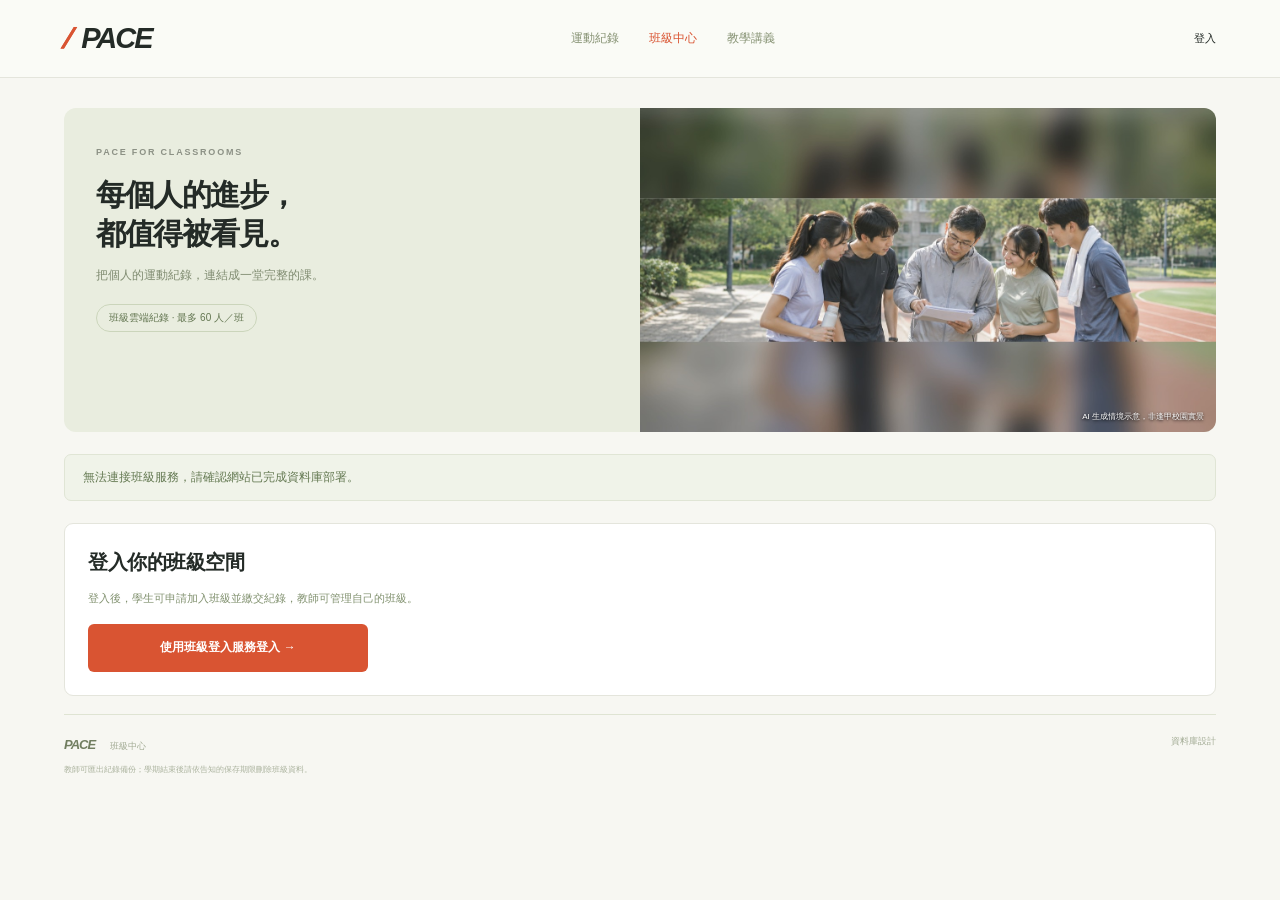
==== commit 5e4f1be9: "Update classroom images and improve workout status Co-authored-by: Copilot <223556219+Copilot@users." ====
--- a/classroom.html
+++ b/classroom.html
@@ -1 +1 @@
-<!doctype html><html lang="zh-Hant"><head><meta charset="utf-8"><meta name="viewport" content="width=device-width,initial-scale=1"><link rel="stylesheet" href="style.css"><link rel="stylesheet" href="classroom.css"><title>班級中心 · PACE</title></head><body class="classroom-page"><header class="class-header"><a class="brand" href="index.html"><span class="brand-symbol">//</span>PACE</a><nav><a href="index.html">運動紀錄</a><a href="classroom.html" class="active">班級中心</a><a href="handout.html">教學講義</a></nav><a id="authLink" href="/api/classroom?op=login" target="_top">登入</a></header><main class="class-main"><section class="class-hero"><div><span class="overline">PACE FOR CLASSROOMS</span><h1>每個人的進步，<br>都值得被看見。</h1><p>把個人的運動紀錄，連結成一堂完整的課。</p><span class="cloud-badge">班級雲端紀錄 · 最多 60 人／班</span></div><img src="assets/campus-run.webp" alt="生成示意：學生在綠蔭步道慢跑"><small>AI 生成情境示意，非逢甲校園實景</small></section><div id="cloudMessage" class="cloud-message" role="status" aria-live="polite">正在連接班級資料庫…</div><section id="signedOut" hidden class="class-card"><h2>登入你的班級空間</h2><p>登入後，學生可申請加入班級並繳交紀錄，教師可管理自己的班級。</p><a class="primary" href="/api/classroom?op=login" target="_top">使用班級登入服務登入 →</a></section><div id="cloudApp" hidden><div class="class-toolbar"><div><span class="overline" id="roleLabel">MY CLASSROOM</span><h2>我的班級</h2></div><button id="refreshCloud" class="outline">重新整理</button></div><div class="class-layout"><aside><section class="class-card"><label>選擇班級<select id="classSelect"><option value="">尚無班級</option></select></label><div id="classMeta"></div><form id="createClassForm" hidden><h3>建立新班級</h3><label>班級名稱<input id="className" maxlength="60" placeholder="例如：體育課 A 班" required></label><label>班級人數上限<input id="capacity" type="number" min="1" max="60" value="60" required></label><button class="primary">建立班級</button></form><form id="joinForm" hidden><h3>加入老師的班級</h3><label>班級碼<input id="joinCode" maxlength="12" placeholder="12 碼英數字" required autocomplete="off"></label><label>課堂代號<input id="studentAlias" maxlength="24" placeholder="例如：A07，不需全名" required></label><button class="primary">送出加入申請</button><p class="fine">老師核准後才可繳交。此代號須能讓老師辨識你。</p></form></section><section class="class-card privacy-card"><h3>只收集課堂所需資料</h3><p>繳交只包含運動時間與距離，不包含身體資料或完整 GPS 軌跡。即時 GPS 分享須另外勾選同意。其他學生無法查看你的資料。</p><a href="database.html">查看資料設計與使用說明 →</a></section></aside><section class="class-content"><div id="waitingPanel" class="class-card"><h2>選擇班級後開始</h2><p>教師可建立班級；學生使用老師提供的班級碼加入。</p></div><div id="lessonPanel" hidden><div class="class-card lesson-controls"><label>課程<select id="lessonSelect"></select></label><div id="teacherLessonActions" hidden><button id="newLesson" class="outline">新增課程</button><button id="closeLesson" class="outline">結束繳交</button></div><p id="lessonStatus"></p><p id="activityPlanDisplay" class="lesson-plan" hidden></p><p id="classGoalProgress" class="lesson-goal" hidden></p><progress id="classGoalMeter" max="100" value="0" hidden></progress></div><div id="teacherDashboard" hidden><div class="class-stats"><article><span>已核准學生</span><strong id="statStudents">0</strong></article><article><span>本堂已繳交</span><strong id="statSubmitted">0</strong></article><article><span>平均距離</span><strong id="statDistance">0.00<small>km</small></strong></article><article><span>平均運動時間</span><strong id="statMinutes">0<small>min</small></strong></article></div><div class="class-card table-card"><div class="table-heading"><h3>學生繳交狀態</h3><button id="exportClass" class="outline">匯出本堂 CSV ↓</button></div><p class="fine">待審核學生須經老師確認。數據由學生裝置提交，不作自動出席或防作弊判定。</p><div class="table-scroll"><table><thead><tr><th>代號</th><th>狀態</th><th>距離 km</th><th>時間 min</th><th>運動反思</th><th>操作</th></tr></thead><tbody id="studentRows"></tbody></table></div></div></div><div id="studentPanel" hidden class="class-card"><h3>本堂課繳交</h3><p>先在運動頁完成 GPS 運動，再從歷程按「繳交」。每人每堂課可繳交一筆真實紀錄。</p><a class="primary" href="index.html#history">前往運動紀錄 →</a><h3>我的雲端紀錄</h3><div id="myCloudRecords"></div></div></div></section></div></div><footer><span><b>PACE</b> 班級中心</span><a href="database.html">資料庫設計</a><p>教師可匯出紀錄備份；學期結束後請依告知的保存期限刪除班級資料。</p></footer></main><dialog id="lessonDialog"><div class="dialog-head"><h2>新增課程</h2><button class="close" id="cancelLesson" aria-label="關閉">×</button></div><form id="lessonForm"><label>課程名稱<input id="lessonName" maxlength="80" placeholder="例如：第 2 週校園快走" required></label><label>活動類型<select id="activityType"><option value="walk">步行</option><option value="run">慢跑</option><option value="mixed">暖身＋主活動＋緩和</option><option value="other">其他</option></select></label><label>活動安排（選填，500 字內）<textarea id="activityPlan" maxlength="500" rows="3" placeholder="例如：暖身 5 分鐘、校園快走 20 分鐘、緩和 5 分鐘"></textarea></label><label>班級共同目標（累積運動分鐘，選填）<input id="classGoalMinutes" type="number" min="1" max="1000000" placeholder="例如 600"></label><label>目標運動時間（分鐘）<input id="targetMinutes" type="number" min="1" max="180" value="20" required></label><button class="primary">建立課程</button></form></dialog><script src="classroom.js"></script><script src="cloud-live.js"></script></body></html>
+<!doctype html><html lang="zh-Hant"><head><meta charset="utf-8"><meta name="viewport" content="width=device-width,initial-scale=1"><link rel="stylesheet" href="style.css"><link rel="stylesheet" href="classroom.css"><title>班級中心 · PACE</title></head><body class="classroom-page"><header class="class-header"><a class="brand" href="index.html"><span class="brand-symbol">//</span>PACE</a><nav><a href="index.html">運動紀錄</a><a href="classroom.html" class="active">班級中心</a><a href="handout.html">教學講義</a></nav><a id="authLink" href="/api/classroom?op=login" target="_top">登入</a></header><main class="class-main"><section class="class-hero"><div><span class="overline">PACE FOR CLASSROOMS</span><h1>每個人的進步，<br>都值得被看見。</h1><p>把個人的運動紀錄，連結成一堂完整的課。</p><span class="cloud-badge">班級雲端紀錄 · 最多 60 人／班</span></div><img src="assets/classroom-hero.jpg" alt="生成示意：師生在戶外討論課程"><small>AI 生成情境示意，非逢甲校園實景</small></section><div id="cloudMessage" class="cloud-message" role="status" aria-live="polite">正在連接班級資料庫…</div><section id="signedOut" hidden class="class-card"><h2>登入你的班級空間</h2><p>登入後，學生可申請加入班級並繳交紀錄，教師可管理自己的班級。</p><a class="primary" href="/api/classroom?op=login" target="_top">使用班級登入服務登入 →</a></section><div id="cloudApp" hidden><div class="class-toolbar"><div><span class="overline" id="roleLabel">MY CLASSROOM</span><h2>我的班級</h2></div><button id="refreshCloud" class="outline">重新整理</button></div><div class="class-layout"><aside><section class="class-card"><label>選擇班級<select id="classSelect"><option value="">尚無班級</option></select></label><div id="classMeta"></div><form id="createClassForm" hidden><h3>建立新班級</h3><label>班級名稱<input id="className" maxlength="60" placeholder="例如：體育課 A 班" required></label><label>班級人數上限<input id="capacity" type="number" min="1" max="60" value="60" required></label><button class="primary">建立班級</button></form><form id="joinForm" hidden><h3>加入老師的班級</h3><label>班級碼<input id="joinCode" maxlength="12" placeholder="12 碼英數字" required autocomplete="off"></label><label>課堂代號<input id="studentAlias" maxlength="24" placeholder="例如：A07，不需全名" required></label><button class="primary">送出加入申請</button><p class="fine">老師核准後才可繳交。此代號須能讓老師辨識你。</p></form></section><section class="class-card privacy-card"><h3>只收集課堂所需資料</h3><p>繳交只包含運動時間與距離，不包含身體資料或完整 GPS 軌跡。即時 GPS 分享須另外勾選同意。其他學生無法查看你的資料。</p><a href="database.html">查看資料設計與使用說明 →</a></section></aside><section class="class-content"><div id="waitingPanel" class="class-card"><h2>選擇班級後開始</h2><p>教師可建立班級；學生使用老師提供的班級碼加入。</p></div><div id="lessonPanel" hidden><div class="class-card lesson-controls"><label>課程<select id="lessonSelect"></select></label><div id="teacherLessonActions" hidden><button id="newLesson" class="outline">新增課程</button><button id="closeLesson" class="outline">結束繳交</button></div><p id="lessonStatus"></p><p id="activityPlanDisplay" class="lesson-plan" hidden></p><p id="classGoalProgress" class="lesson-goal" hidden></p><progress id="classGoalMeter" max="100" value="0" hidden></progress></div><div id="teacherDashboard" hidden><div class="class-stats"><article><span>已核准學生</span><strong id="statStudents">0</strong></article><article><span>本堂已繳交</span><strong id="statSubmitted">0</strong></article><article><span>平均距離</span><strong id="statDistance">0.00<small>km</small></strong></article><article><span>平均運動時間</span><strong id="statMinutes">0<small>min</small></strong></article></div><div class="class-card table-card"><div class="table-heading"><h3>學生繳交狀態</h3><button id="exportClass" class="outline">匯出本堂 CSV ↓</button></div><p class="fine">待審核學生須經老師確認。數據由學生裝置提交，不作自動出席或防作弊判定。</p><div class="table-scroll"><table><thead><tr><th>代號</th><th>狀態</th><th>距離 km</th><th>時間 min</th><th>運動反思</th><th>操作</th></tr></thead><tbody id="studentRows"></tbody></table></div></div></div><div id="studentPanel" hidden class="class-card"><h3>本堂課繳交</h3><p>先在運動頁完成 GPS 運動，再從歷程按「繳交」。每人每堂課可繳交一筆真實紀錄。</p><a class="primary" href="index.html#history">前往運動紀錄 →</a><h3>我的雲端紀錄</h3><div id="myCloudRecords"></div></div></div></section></div></div><footer><span><b>PACE</b> 班級中心</span><a href="database.html">資料庫設計</a><p>教師可匯出紀錄備份；學期結束後請依告知的保存期限刪除班級資料。</p></footer></main><dialog id="lessonDialog"><div class="dialog-head"><h2>新增課程</h2><button class="close" id="cancelLesson" aria-label="關閉">×</button></div><form id="lessonForm"><label>課程名稱<input id="lessonName" maxlength="80" placeholder="例如：第 2 週校園快走" required></label><label>活動類型<select id="activityType"><option value="walk">步行</option><option value="run">慢跑</option><option value="mixed">暖身＋主活動＋緩和</option><option value="other">其他</option></select></label><label>活動安排（選填，500 字內）<textarea id="activityPlan" maxlength="500" rows="3" placeholder="例如：暖身 5 分鐘、校園快走 20 分鐘、緩和 5 分鐘"></textarea></label><label>班級共同目標（累積運動分鐘，選填）<input id="classGoalMinutes" type="number" min="1" max="1000000" placeholder="例如 600"></label><label>目標運動時間（分鐘）<input id="targetMinutes" type="number" min="1" max="180" value="20" required></label><button class="primary">建立課程</button></form></dialog><script src="classroom.js"></script><script src="cloud-live.js"></script></body></html>
--- a/style.css
+++ b/style.css
@@ -1,5 +1,5 @@
 :root{--ink:#242b27;--muted:#82867e;--orange:#d95432;--paper:#f7f7f2;--line:#e4e5dc;--dark:#252e28}*{box-sizing:border-box}html{scroll-behavior:smooth;scroll-padding-top:24px}body{margin:0;background:var(--paper);color:var(--ink);font:14px/1.55 -apple-system,BlinkMacSystemFont,"Noto Sans TC",sans-serif}a{color:inherit;text-decoration:none}button,input,select{font:inherit}button,a,input,select{-webkit-tap-highlight-color:transparent}button{cursor:pointer}button:disabled{cursor:default;opacity:.4}button:focus-visible,a:focus-visible,input:focus-visible,select:focus-visible{outline:3px solid #e89462;outline-offset:4px}svg:not([width]){width:20px;height:20px;fill:none;stroke:currentColor;stroke-width:1.6;stroke-linecap:round;stroke-linejoin:round;flex-shrink:0}.sprite{position:absolute;width:0;height:0;overflow:hidden}button{border:0;background:none;color:inherit}h1,h2,p{margin:0}.sidebar{position:fixed;width:218px;inset:0 auto 0 0;background:#efefe7;border-right:1px solid var(--line);padding:38px 23px 25px;display:flex;flex-direction:column;z-index:10}.brand{display:flex;align-items:center;flex-wrap:wrap;font-size:33px;letter-spacing:-2px;font-weight:850;font-style:italic;line-height:1}.brand-symbol{color:var(--orange);margin-right:9px;letter-spacing:-8px;padding-right:8px;transform:skew(-13deg)}.brand-sub{font-size:10px;font-style:normal;font-weight:500;letter-spacing:2.5px;display:block;width:100%;padding:13px 0 0 35px}.workspace-label{font-size:8px;letter-spacing:1.3px;color:#999d92;margin-top:64px;margin-bottom:18px;white-space:nowrap}.sidenav{display:flex;flex-direction:column;gap:9px}.sidenav a{display:flex;align-items:center;gap:13px;padding:13px 15px;border-radius:7px;font-weight:550;color:#787c74;font-size:13px}.sidenav a.active{background:#e2e4d8;color:#303c2c}.sidenav a:hover{background:#e7e8df}.sidenav svg{width:19px;height:19px}.nav-dot{margin-left:auto;background:#70864b;border-radius:50%;width:5px;height:5px}.side-bottom{margin-top:auto;padding:30px 8px 0}.campus-logo{border:1px solid #bdc2b0;width:41px;height:41px;display:grid;place-items:center;font:600 12px Georgia;margin-bottom:13px}.side-bottom>strong{display:block;font-size:12px}.side-bottom>span{font-size:10px;color:#8b8d80}.side-bottom>a{display:flex;justify-content:space-between;border-top:1px solid #dedfd4;margin-top:24px;padding:18px 0;color:#777d70;font-size:11px}.local-note{font-size:9px;color:#8b8e80}.local-note i,.session-top i{display:inline-block;width:5px;height:5px;border-radius:50%;background:#92a667;margin-right:5px}.shell{margin-left:218px}.topbar{height:77px;border-bottom:1px solid var(--line);display:flex;justify-content:space-between;align-items:center;padding:0 42px}.breadcrumb{font-size:11px;color:#999c92}.breadcrumb span{margin:0 13px;color:#c5c8bd}.breadcrumb strong{color:#646b5e;font-weight:500}.topright{display:flex;gap:18px;align-items:center}.device-label{font-size:10px;color:#888e81}.avatar{border:1px solid #d8ddd0;border-radius:50%;width:31px;height:31px;display:grid;place-items:center;font-size:11px;background:#e8eadf}main{max-width:1510px;margin:auto;padding:35px 42px 0}.pageheading{display:flex;align-items:center;justify-content:space-between;margin-bottom:28px}.overline{font-size:9px;letter-spacing:1.8px;color:#8c9185;font-weight:600}h1{font-size:32px;letter-spacing:-1.4px;line-height:1.3;margin:8px 0}.title-dot{color:var(--orange);margin-left:3px}.pageheading p{font-size:12px;color:#8a8e83}.dateblock{text-align:right;font-size:12px;color:#535b4c}.dateblock small{display:block;font-size:10px;color:#979c90;margin-top:7px}.workout{display:grid;grid-template-columns:minmax(0,1fr) 288px;gap:0;border-radius:12px;overflow:hidden;border:1px solid #d6dbcb;box-shadow:0 5px 20px #303b2510}.mapcard{background:white;min-width:0}.maptop{height:62px;display:flex;justify-content:space-between;align-items:center;padding:0 20px;border-bottom:1px solid var(--line)}.map-title{display:flex;gap:9px;align-items:center}.map-title svg{width:17px;height:17px;color:#778765}.map-title strong{font-size:12px}.map-title>span{border-left:1px solid #ddd;padding-left:10px;font-size:10px;color:#959c8a}.status{font-size:9px;color:#89917f;white-space:nowrap}.maparea{position:relative}.maparea #map{height:401px;background:#ececdd;z-index:1}.leaflet-container{font-family:inherit}
-.leaflet-tile-pane{filter:saturate(.5)}.maptools{position:absolute;right:16px;top:18px;z-index:500;display:flex;flex-direction:column;gap:7px}.maptools button{background:white;width:38px;height:38px;border:1px solid #d8ddcf;border-radius:6px;box-shadow:0 2px 4px #2221;display:grid;place-items:center}.maptools button:hover{background:#f4f6ed}.map-instruction{position:absolute;left:16px;top:18px;z-index:500;background:#fffffff0;border:1px solid #dce2d4;padding:7px 11px;border-radius:5px;font-size:10px;color:#7a8370;pointer-events:none}.map-scale-note{position:absolute;bottom:26px;left:16px;z-index:500;font-size:9px;background:#fffffff0;padding:6px 9px;border-radius:4px;color:#657158;display:flex;gap:7px;align-items:center;pointer-events:none}.track-key{width:17px;height:3px;background:var(--orange);border-radius:4px}.mapnote{height:74px;display:flex;align-items:center;gap:10px;padding:12px 17px}.destination-icon{background:#f2f3e9;width:34px;height:34px;border-radius:7px;display:grid;place-items:center;color:#84936b}.mapnote>div{flex:1;min-width:0}.mapnote strong{font-size:10px;display:block;margin-bottom:3px}.mapnote #targetInfo{font-size:10px;color:#919885;display:block;line-height:1.5}.mapnote a{font-size:11px;color:var(--orange);font-weight:600;white-space:nowrap}.mapnote button{font-size:20px;color:#a2a795;padding:7px}.session-panel{background:var(--dark);color:#fafbf4;padding:24px;display:flex;flex-direction:column}.session-top{display:flex;justify-content:space-between;font-size:10px;color:#b3bba8}.session-top>span:last-child{background:#ffffff0a;border:1px solid #ffffff1a;border-radius:4px;padding:2px 7px;font-size:9px}.primarymetric{padding:22px 0 21px}.primarymetric>span{font-size:11px;color:#a8b29d}.primarymetric>div{display:flex;align-items:baseline;gap:10px}.primarymetric b{font-size:70px;line-height:1.18;font-weight:550;letter-spacing:-4px;font-variant-numeric:tabular-nums}.primarymetric div>span{font-size:14px;color:#aeb8a2}.metric-grid{display:grid;grid-template-columns:1fr 1fr;border-top:1px solid #ffffff14;border-bottom:1px solid #ffffff14;padding:18px 0 14px;gap:20px 10px}.metric-grid article>span{display:block;font-size:10px;color:#a5b098}.metric-grid strong{font-size:25px;font-weight:500;letter-spacing:-.5px;display:block;font-variant-numeric:tabular-nums}.metric-grid b{font-weight:500}.metric-grid em{font-size:10px;font-style:normal;margin-left:5px;letter-spacing:0;color:#b0b9a5}.metric-grid small{font-size:8px;color:#72816a}.metric-grid .energy{grid-column:1/-1;display:flex;align-items:center;justify-content:space-between}.energy strong{font-size:22px}.info-button{border:1px solid #728367;color:#b1bca5;font-size:8px;border-radius:50%;width:12px;height:12px;padding:0;margin-left:3px}.session-message{font-size:10px;line-height:1.8;color:#acb7a1;min-height:55px;padding:15px 0 13px}.actiondock{margin-top:auto}.primary{background:var(--orange);color:white;display:flex;align-items:center;justify-content:center;gap:12px;min-height:48px;border-radius:6px;width:100%;font-size:13px;font-weight:600;transition:background .15s,transform .15s}.primary:hover{background:#c44527}.primary:active{transform:scale(.985)}.primary svg{width:17px;height:17px}.controls{display:flex;gap:8px;margin-top:9px}.controls button{flex:1;border:1px solid #ffffff22;border-radius:5px;min-height:40px;font-size:11px}.controls button:hover:not(:disabled){background:#ffffff0c}.signalbar{display:flex;justify-content:space-between;font-size:8px;color:#7c8a70;padding-top:15px}.signalbar b{font-weight:400}.training-strip{display:flex;align-items:center;gap:16px;padding:24px 0;border-bottom:1px solid #dfe3d5}.training-icon{background:#e8ecd9;border:1px solid #d8dfc3;color:#899765;width:40px;height:40px;border-radius:50%;display:grid;place-items:center}.training-copy>span{display:block;font-size:9px;color:#9b9f91}.training-copy>strong{font-size:12px;font-weight:600}.training-steps{display:flex;align-items:center;gap:16px;margin-left:auto;font-size:10px;color:#888f7b}.training-steps i{font-size:8px;font-style:normal;color:#a2ab90;margin-right:6px}.training-steps b{font-weight:400;color:#d0d6c4}.training-strip>a{font-size:10px;display:flex;align-items:center;gap:8px;margin-left:auto}.training-strip>a svg{width:15px}.history-section{padding-top:32px;scroll-margin-top:15px}.sectionheading{display:flex;align-items:center;justify-content:space-between;margin-bottom:20px}h2{font-size:22px;font-weight:600;letter-spacing:-.5px}.sectionheading h2{margin-top:5px}.export{border:1px solid #d9ddce;background:white;border-radius:5px;padding:8px 11px;font-size:10px}.export span{margin-left:13px;font-size:15px}.historybar{display:flex;align-items:center;justify-content:space-between;border-bottom:1px solid var(--line);padding-bottom:13px}.filters{display:flex;gap:5px}.filters button{font-size:10px;color:#979e8b;padding:6px 12px;border-radius:4px}.filters button.selected{background:#e6eadd;color:#556245}.historybar>span{font-size:10px;color:#979e8b}.empty{min-height:146px;display:flex;align-items:center;gap:25px;padding:26px 30px;background:#f0f2e9;border-bottom:1px solid #e4e8db}.empty-art{width:95px;height:68px;position:relative;border:1px solid #d8deca;border-radius:7px;background:repeating-linear-gradient(0deg,transparent,transparent 16px,#e2e7d7 17px),repeating-linear-gradient(90deg,transparent,transparent 16px,#e2e7d7 17px)}.empty-art svg{position:absolute;width:46px;height:46px;left:24px;top:10px;color:#9cae82;stroke-width:1}.empty h3{font-size:13px;margin:0 0 6px;font-weight:500}.empty p{font-size:10px;color:#989f8b}.record{display:grid;grid-template-columns:100px minmax(120px,1fr) 160px auto;align-items:center;gap:20px;padding:18px 0;border-bottom:1px solid var(--line)}.route-thumb{width:100px;height:67px;border-radius:5px;background:#ecefe2;display:grid;place-items:center;overflow:hidden}.route-thumb svg{width:100%;height:100%;stroke-width:2.3;stroke:var(--orange)}.record strong{font-size:12px;font-weight:600}.record small{display:block;font-size:9px;color:#959e87;margin-top:5px}.record-stats{font-size:12px;color:#5f6d51;display:flex;gap:16px}.record-stats span{display:block}.record-stats small{font-size:8px;color:#9ba58c}.record-actions{display:flex;gap:7px}.record-actions button{font-size:9px;border:1px solid #dce2d1;padding:5px 7px;border-radius:4px;color:#839270}.delete-all{display:block;margin:13px 0 0 auto;font-size:9px;color:#929e83}.learn-banner{display:flex;align-items:center;gap:23px;background:#e7ebdc;margin:30px 0;border-radius:8px;padding:24px 27px;overflow:hidden;position:relative}.learn-banner h2{font-size:17px;margin:5px 0}.learn-banner p{font-size:10px;color:#919c7f}.learn-banner>a{display:flex;align-items:center;gap:20px;font-size:11px;margin-left:auto;white-space:nowrap}.orbit-art{width:74px;height:74px;position:relative;flex-shrink:0}.orbit-art span{border:1px solid #b7c698;position:absolute;inset:8px;border-radius:50%;transform:scaleX(.55) rotate(30deg)}.orbit-art span:nth-child(2){transform:rotate(90deg) scaleX(.55)}.orbit-art span:nth-child(3){transform:rotate(-30deg) scaleX(.55)}.orbit-art b{position:absolute;left:32px;top:24px;color:#869b63;font-size:18px;font-weight:400}footer{border-top:1px solid #dfe4d3;display:flex;flex-wrap:wrap;justify-content:space-between;font-size:9px;color:#a1aa93;padding:20px 0 25px}footer b{font-size:13px;font-style:italic;letter-spacing:-1px;color:#717e60;margin-right:12px}footer p{width:100%;font-size:8px;margin-top:9px;color:#abb39e}dialog{border:1px solid #dce0d1;border-radius:12px;padding:28px;width:min(440px,calc(100vw - 28px));color:var(--ink);box-shadow:0 20px 80px #17251733;background:#fafbf7}dialog::backdrop{background:#17231ccd;backdrop-filter:blur(4px)}.dialog-head{display:flex;align-items:center;justify-content:space-between}.dialog-head h2{margin-top:5px}.close{font-size:26px;color:#8a9480;width:32px;height:32px}.dialog-intro{font-size:11px;color:#8f9983;margin:12px 0 24px}fieldset{border:0;padding:0;margin:0}label{font-size:12px;display:block;margin-bottom:17px;font-weight:550}label>span{font-size:9px;color:#9ca58e;font-weight:400;margin-left:5px}input:not([type=checkbox]),select{display:block;width:100%;border:1px solid #dce2d0;border-radius:5px;background:white;padding:11px 12px;margin-top:7px;color:#48583b;min-height:43px}.three{display:grid;grid-template-columns:repeat(3,1fr);gap:12px}.privacy-note{background:#edf0e5;border-radius:5px;padding:12px;display:flex;gap:10px;align-items:center;font-size:10px;color:#899677;margin-bottom:18px}.privacy-note svg{width:17px}.check{display:flex;align-items:flex-start;gap:7px}.check input{accent-color:var(--orange);margin-top:2px}.check span{font-size:10px;line-height:1.7}.demo-link{display:block;margin:14px auto;font-size:11px;text-decoration:underline;text-underline-offset:4px;color:#8a9779}.fine{font-size:9px;color:#a0aa90;line-height:1.9}.formula{background:#ecf0e3;padding:15px;margin:20px 0;font-size:12px}#energyDialog p{margin-top:15px;font-size:12px}#energyDialog a{font-size:12px;display:inline-block;margin-top:20px;color:var(--orange)}.map-fallback{padding:30px}.is-active #openSetup{display:none}.is-active .controls{margin:0}.is-active .controls button{min-height:48px}.is-active #pause{background:var(--orange);border-color:var(--orange);color:white}body:not(.is-active) .controls{display:none}
+.leaflet-tile-pane{filter:saturate(.64) sepia(.035) brightness(1.04) contrast(1.035)}.maptools{position:absolute;right:16px;top:18px;z-index:500;display:flex;flex-direction:column;gap:7px}.maptools button{background:white;width:38px;height:38px;border:1px solid #d8ddcf;border-radius:6px;box-shadow:0 2px 4px #2221;display:grid;place-items:center}.maptools button:hover{background:#f4f6ed}.map-instruction{position:absolute;left:16px;top:18px;z-index:500;background:#fffffff0;border:1px solid #dce2d4;padding:7px 11px;border-radius:5px;font-size:10px;color:#7a8370;pointer-events:none}.map-scale-note{position:absolute;bottom:26px;left:16px;z-index:500;font-size:9px;background:#fffffff0;padding:6px 9px;border-radius:4px;color:#657158;display:flex;gap:7px;align-items:center;pointer-events:none}.track-key{width:17px;height:3px;background:var(--orange);border-radius:4px}.mapnote{height:74px;display:flex;align-items:center;gap:10px;padding:12px 17px}.destination-icon{background:#f2f3e9;width:34px;height:34px;border-radius:7px;display:grid;place-items:center;color:#84936b}.mapnote>div{flex:1;min-width:0}.mapnote strong{font-size:10px;display:block;margin-bottom:3px}.mapnote #targetInfo{font-size:10px;color:#919885;display:block;line-height:1.5}.mapnote a{font-size:11px;color:var(--orange);font-weight:600;white-space:nowrap}.mapnote button{font-size:20px;color:#a2a795;padding:7px}.session-panel{background:var(--dark);color:#fafbf4;padding:24px;display:flex;flex-direction:column}.session-top{display:flex;justify-content:space-between;font-size:10px;color:#b3bba8}.session-top>span:last-child{background:#ffffff0a;border:1px solid #ffffff1a;border-radius:4px;padding:2px 7px;font-size:9px}.primarymetric{padding:22px 0 21px}.primarymetric>span{font-size:11px;color:#a8b29d}.primarymetric>div{display:flex;align-items:baseline;gap:10px}.primarymetric b{font-size:70px;line-height:1.18;font-weight:550;letter-spacing:-4px;font-variant-numeric:tabular-nums}.primarymetric div>span{font-size:14px;color:#aeb8a2}.metric-grid{display:grid;grid-template-columns:1fr 1fr;border-top:1px solid #ffffff14;border-bottom:1px solid #ffffff14;padding:18px 0 14px;gap:20px 10px}.metric-grid article>span{display:block;font-size:10px;color:#a5b098}.metric-grid strong{font-size:25px;font-weight:500;letter-spacing:-.5px;display:block;font-variant-numeric:tabular-nums}.metric-grid b{font-weight:500}.metric-grid em{font-size:10px;font-style:normal;margin-left:5px;letter-spacing:0;color:#b0b9a5}.metric-grid small{font-size:8px;color:#72816a}.metric-grid .energy{grid-column:1/-1;display:flex;align-items:center;justify-content:space-between}.energy strong{font-size:22px}.info-button{border:1px solid #728367;color:#b1bca5;font-size:8px;border-radius:50%;width:12px;height:12px;padding:0;margin-left:3px}.session-message{font-size:10px;line-height:1.8;color:#acb7a1;min-height:55px;padding:15px 0 13px}.actiondock{margin-top:auto}.primary{background:var(--orange);color:white;display:flex;align-items:center;justify-content:center;gap:12px;min-height:48px;border-radius:6px;width:100%;font-size:13px;font-weight:600;transition:background .15s,transform .15s}.primary:hover{background:#c44527}.primary:active{transform:scale(.985)}.primary svg{width:17px;height:17px}.controls{display:flex;gap:8px;margin-top:9px}.controls button{flex:1;border:1px solid #ffffff22;border-radius:5px;min-height:40px;font-size:11px}.controls button:hover:not(:disabled){background:#ffffff0c}.signalbar{display:flex;justify-content:space-between;font-size:8px;color:#7c8a70;padding-top:15px}.signalbar b{font-weight:400}.training-strip{display:flex;align-items:center;gap:16px;padding:24px 0;border-bottom:1px solid #dfe3d5}.training-icon{background:#e8ecd9;border:1px solid #d8dfc3;color:#899765;width:40px;height:40px;border-radius:50%;display:grid;place-items:center}.training-copy>span{display:block;font-size:9px;color:#9b9f91}.training-copy>strong{font-size:12px;font-weight:600}.training-steps{display:flex;align-items:center;gap:16px;margin-left:auto;font-size:10px;color:#888f7b}.training-steps i{font-size:8px;font-style:normal;color:#a2ab90;margin-right:6px}.training-steps b{font-weight:400;color:#d0d6c4}.training-strip>a{font-size:10px;display:flex;align-items:center;gap:8px;margin-left:auto}.training-strip>a svg{width:15px}.history-section{padding-top:32px;scroll-margin-top:15px}.sectionheading{display:flex;align-items:center;justify-content:space-between;margin-bottom:20px}h2{font-size:22px;font-weight:600;letter-spacing:-.5px}.sectionheading h2{margin-top:5px}.export{border:1px solid #d9ddce;background:white;border-radius:5px;padding:8px 11px;font-size:10px}.export span{margin-left:13px;font-size:15px}.historybar{display:flex;align-items:center;justify-content:space-between;border-bottom:1px solid var(--line);padding-bottom:13px}.filters{display:flex;gap:5px}.filters button{font-size:10px;color:#979e8b;padding:6px 12px;border-radius:4px}.filters button.selected{background:#e6eadd;color:#556245}.historybar>span{font-size:10px;color:#979e8b}.empty{min-height:146px;display:flex;align-items:center;gap:25px;padding:26px 30px;background:#f0f2e9;border-bottom:1px solid #e4e8db}.empty-art{width:95px;height:68px;position:relative;border:1px solid #d8deca;border-radius:7px;background:repeating-linear-gradient(0deg,transparent,transparent 16px,#e2e7d7 17px),repeating-linear-gradient(90deg,transparent,transparent 16px,#e2e7d7 17px)}.empty-art svg{position:absolute;width:46px;height:46px;left:24px;top:10px;color:#9cae82;stroke-width:1}.empty h3{font-size:13px;margin:0 0 6px;font-weight:500}.empty p{font-size:10px;color:#989f8b}.record{display:grid;grid-template-columns:100px minmax(120px,1fr) 160px auto;align-items:center;gap:20px;padding:18px 0;border-bottom:1px solid var(--line)}.route-thumb{width:100px;height:67px;border-radius:5px;background:#ecefe2;display:grid;place-items:center;overflow:hidden}.route-thumb svg{width:100%;height:100%;stroke-width:2.3;stroke:var(--orange)}.record strong{font-size:12px;font-weight:600}.record small{display:block;font-size:9px;color:#959e87;margin-top:5px}.record-stats{font-size:12px;color:#5f6d51;display:flex;gap:16px}.record-stats span{display:block}.record-stats small{font-size:8px;color:#9ba58c}.record-actions{display:flex;gap:7px}.record-actions button{font-size:9px;border:1px solid #dce2d1;padding:5px 7px;border-radius:4px;color:#839270}.delete-all{display:block;margin:13px 0 0 auto;font-size:9px;color:#929e83}.learn-banner{display:flex;align-items:center;gap:23px;background:#e7ebdc;margin:30px 0;border-radius:8px;padding:24px 27px;overflow:hidden;position:relative}.learn-banner h2{font-size:17px;margin:5px 0}.learn-banner p{font-size:10px;color:#919c7f}.learn-banner>a{display:flex;align-items:center;gap:20px;font-size:11px;margin-left:auto;white-space:nowrap}.orbit-art{width:74px;height:74px;position:relative;flex-shrink:0}.orbit-art span{border:1px solid #b7c698;position:absolute;inset:8px;border-radius:50%;transform:scaleX(.55) rotate(30deg)}.orbit-art span:nth-child(2){transform:rotate(90deg) scaleX(.55)}.orbit-art span:nth-child(3){transform:rotate(-30deg) scaleX(.55)}.orbit-art b{position:absolute;left:32px;top:24px;color:#869b63;font-size:18px;font-weight:400}footer{border-top:1px solid #dfe4d3;display:flex;flex-wrap:wrap;justify-content:space-between;font-size:9px;color:#a1aa93;padding:20px 0 25px}footer b{font-size:13px;font-style:italic;letter-spacing:-1px;color:#717e60;margin-right:12px}footer p{width:100%;font-size:8px;margin-top:9px;color:#abb39e}dialog{border:1px solid #dce0d1;border-radius:12px;padding:28px;width:min(440px,calc(100vw - 28px));color:var(--ink);box-shadow:0 20px 80px #17251733;background:#fafbf7}dialog::backdrop{background:#17231ccd;backdrop-filter:blur(4px)}.dialog-head{display:flex;align-items:center;justify-content:space-between}.dialog-head h2{margin-top:5px}.close{font-size:26px;color:#8a9480;width:32px;height:32px}.dialog-intro{font-size:11px;color:#8f9983;margin:12px 0 24px}fieldset{border:0;padding:0;margin:0}label{font-size:12px;display:block;margin-bottom:17px;font-weight:550}label>span{font-size:9px;color:#9ca58e;font-weight:400;margin-left:5px}input:not([type=checkbox]),select{display:block;width:100%;border:1px solid #dce2d0;border-radius:5px;background:white;padding:11px 12px;margin-top:7px;color:#48583b;min-height:43px}.three{display:grid;grid-template-columns:repeat(3,1fr);gap:12px}.privacy-note{background:#edf0e5;border-radius:5px;padding:12px;display:flex;gap:10px;align-items:center;font-size:10px;color:#899677;margin-bottom:18px}.privacy-note svg{width:17px}.check{display:flex;align-items:flex-start;gap:7px}.check input{accent-color:var(--orange);margin-top:2px}.check span{font-size:10px;line-height:1.7}.demo-link{display:block;margin:14px auto;font-size:11px;text-decoration:underline;text-underline-offset:4px;color:#8a9779}.fine{font-size:9px;color:#a0aa90;line-height:1.9}.formula{background:#ecf0e3;padding:15px;margin:20px 0;font-size:12px}#energyDialog p{margin-top:15px;font-size:12px}#energyDialog a{font-size:12px;display:inline-block;margin-top:20px;color:var(--orange)}.map-fallback{padding:30px}.is-active #openSetup{display:none}.is-active .controls{margin:0}.is-active .controls button{min-height:48px}.is-active #pause{background:var(--orange);border-color:var(--orange);color:white}body:not(.is-active) .controls{display:none}
 @media(min-width:1500px){.maparea #map{height:440px}.primarymetric{padding-top:35px;padding-bottom:30px}.session-message{padding-top:22px}}@media(max-width:1150px){.sidebar{width:180px;padding-left:16px;padding-right:16px}.shell{margin-left:180px}.topbar{padding:0 26px}main{padding:28px 26px 0}.workout{grid-template-columns:minmax(0,1fr) 255px}.session-panel{padding:20px}.primarymetric b{font-size:62px}.training-steps{gap:8px;font-size:9px}.training-steps b{display:none}.record{grid-template-columns:80px minmax(120px,1fr) auto;gap:15px}.route-thumb{width:80px}.record-actions{grid-column:2/-1;justify-content:flex-end}.map-title>span{display:none}}@media(max-width:900px){.sidebar{width:76px;padding:30px 12px}.brand{font-size:0;justify-content:center}.brand-symbol{font-size:32px}.brand-sub,.workspace-label,.side-bottom{display:none}.sidenav{margin-top:55px}.sidenav a{font-size:0;gap:0;justify-content:center;padding:15px}.sidenav svg{width:21px;height:21px}.nav-dot{display:none}.shell{margin-left:76px}.training-steps{display:none}.learn-banner{gap:14px;padding:22px 18px}.learn-banner h2{font-size:15px}.orbit-art{width:60px}.learn-banner>a{gap:8px;font-size:10px}.maptop{padding:0 13px}}@media(max-width:650px){html{scroll-padding-top:12px}.sidebar{position:relative;width:100%;height:62px;padding:0 20px;flex-direction:row;align-items:center;border-right:0;border-bottom:1px solid var(--line)}.brand{font-size:25px;flex-wrap:nowrap;gap:0}.brand-symbol{font-size:27px}.brand-sub{display:block;width:auto;padding:0 0 0 14px;letter-spacing:1px;font-size:9px}.sidenav{margin:0 0 0 auto;flex-direction:row;gap:1px}.sidenav a{padding:9px}.sidenav a:first-child{display:none}.sidenav svg{width:18px;height:18px}.shell{margin:0}.topbar{display:none}main{padding:24px 18px 84px}.pageheading{margin-bottom:23px;align-items:flex-end}.pageheading h1{font-size:28px;margin:5px 0}.pageheading p{font-size:10px}.pageheading .overline{font-size:7px;letter-spacing:1.3px}.dateblock{font-size:9px}.dateblock small{font-size:8px}.workout{display:flex;flex-direction:column;border-radius:9px}.maptop{height:48px}.maparea #map{height:290px}.map-instruction{font-size:9px;left:12px;top:12px}.maptools{right:12px;top:12px}.maptools button{width:33px;height:33px}.mapnote{height:65px;padding:9px 12px}.mapnote #targetInfo{font-size:9px}.session-panel{padding:19px 21px}.session-top{font-size:9px}.primarymetric{padding:12px 0 17px}.primarymetric b{font-size:62px}.primarymetric>div{gap:10px}.metric-grid{grid-template-columns:1.1fr 1fr 1fr;gap:7px;padding:14px 0;border-bottom:0}.metric-grid .energy{display:block;grid-column:auto}.metric-grid strong,.energy strong{font-size:24px}.metric-grid small{display:none}.metric-grid em{font-size:8px;margin-left:3px}.metric-grid article>span{font-size:9px}.session-message{min-height:0;padding:6px 0 9px;font-size:10px}.signalbar{padding-top:10px;border-top:1px solid #ffffff12}.actiondock{position:fixed;bottom:0;left:0;right:0;padding:12px 18px calc(12px + env(safe-area-inset-bottom));background:#f8f9f3f5;backdrop-filter:blur(12px);border-top:1px solid #dce2d0;z-index:900;color:var(--ink)}.actiondock .primary{min-height:47px}.actiondock .controls button{border:1px solid #d4ddc6;min-height:47px}.training-strip{padding:18px 0;gap:11px}.training-copy>strong{font-size:11px}.training-strip>a{font-size:9px;gap:4px}.training-icon{width:33px;height:33px}.training-icon svg{width:17px}.history-section{padding-top:25px}.sectionheading h2{font-size:21px}.historybar>span{font-size:8px}.filters button{padding:5px 8px;font-size:9px}.empty{padding:22px 12px;gap:17px}.empty-art{width:72px;height:59px;flex-shrink:0}.empty-art svg{left:13px;top:7px}.empty h3{font-size:11px}.empty p{font-size:9px}.record{grid-template-columns:64px minmax(90px,1fr) auto;gap:10px}.route-thumb{width:64px;height:58px}.record strong{font-size:10px}.record-stats{font-size:11px;gap:10px}.record small{font-size:8px}.record-actions{gap:5px}.record-actions button{font-size:9px;padding:4px 8px}.learn-banner{flex-wrap:wrap;padding:20px;gap:10px;margin:25px 0 18px}.orbit-art{display:none}.learn-banner h2{font-size:16px}.learn-banner>a{margin:7px 0 0;width:100%;justify-content:space-between;border-top:1px solid #d1dbc0;padding-top:13px}.learn-banner p{font-size:10px}footer{font-size:8px;gap:10px;padding:15px 0}footer p{margin-top:0;line-height:1.8}.historybar{gap:5px}dialog{padding:24px;max-height:90dvh}.three{gap:9px}.three input{padding:10px 8px}}@media(prefers-reduced-motion:reduce){*{scroll-behavior:auto!important;transition:none!important}}
 .leaflet-control-zoom{border:1px solid #d8ddcf!important;border-radius:5px!important;overflow:hidden;box-shadow:0 2px 6px #2221!important}.leaflet-control-zoom a{font-size:19px!important;color:#647453!important}.session-message{color:#bac3af}.mapnote #targetInfo{color:#78846c}.fine{color:#7d896e}.check span{color:#6e7c5d}.dialog-intro{color:#778567}.historybar>span{color:#778368}
 /* Hide backend-only features when the site is served without the classroom API (for example GitHub Pages). */
@@ -12,4 +12,13 @@
 .map-pin-target .pin-body{background:#975325}
 
 .live-sync-setup{border-top:1px solid #ffffff18;margin-top:15px;padding-top:13px}.live-sync-setup>strong{display:block;font-size:11px;margin-bottom:10px}.live-sync-check{display:flex;align-items:flex-start;gap:7px;margin:0 0 8px;font-weight:400}.live-sync-check input{accent-color:#d95432;margin:3px 0 0}.live-sync-check span{font-size:9px;line-height:1.65;color:#c2cdb8}.live-sync-pickers{display:grid;grid-template-columns:1fr;gap:0}.live-sync-pickers label{font-size:9px;color:#bac5b1;margin:0 0 8px}.live-sync-pickers select{min-height:36px;padding:7px 9px;margin-top:4px;font-size:10px}.live-sync-setup .fine{font-size:8px;color:#b4c0a8;line-height:1.6;margin:5px 0}.live-sync-login{display:inline-block;color:#f1b39d;font-size:9px;margin:5px 0}.live-sync-config-status{font-size:9px;line-height:1.6;color:#d7e0ce;margin:5px 0 0}.live-sync-status{display:flex;flex-wrap:wrap;align-items:center;gap:9px;border-top:1px solid #ffffff18;margin-top:10px;padding-top:10px;font-size:9px;color:#c2cdb8}.live-sync-status a,.live-sync-status button{color:#f1b39d;font-size:9px;border:1px solid #ffffff30;border-radius:4px;padding:5px 7px}.live-class-card{border-color:#d4e0c8;background:#f5f7f0}.live-session-list{display:grid;gap:8px}.live-session-row{display:flex;align-items:center;justify-content:space-between;gap:12px;padding:10px;border:1px solid #e0e6d6;border-radius:6px;background:#fff}.live-session-row strong,.live-session-row small{display:block}.live-session-row strong{font-size:10px}.live-session-row small{font-size:9px;color:#839274;margin-top:3px}.live-session-row a{white-space:nowrap}
-textarea{font:inherit;display:block;width:100%;border:1px solid #dce2d0;border-radius:5px;background:#fff;padding:10px 12px;margin-top:7px;color:#48583b;resize:vertical}+textarea{font:inherit;display:block;width:100%;border:1px solid #dce2d0;border-radius:5px;background:#fff;padding:10px 12px;margin-top:7px;color:#48583b;resize:vertical}
+/* PACE campus map refinements */
+.maparea #map{background:#f0eee4}.map-compass{position:absolute;left:16px;top:60px;z-index:500;width:34px;height:42px;border:1px solid #d8ddcf;border-radius:8px;background:#fffef9;box-shadow:0 2px 6px #2222;display:flex;flex-direction:column;align-items:center;justify-content:center;gap:2px;color:#68765a;font:700 9px/1 system-ui,sans-serif;pointer-events:none}.map-compass i{position:relative;width:14px;height:18px;display:block}.map-compass i:before,.map-compass i:after{content:"";position:absolute;left:3px;border-left:4px solid transparent;border-right:4px solid transparent}.map-compass i:before{top:0;border-bottom:9px solid var(--orange)}.map-compass i:after{bottom:0;border-top:8px solid #a8b29b}.map-scale-note{gap:12px;padding:7px 10px;border:1px solid #e3e5dc;border-radius:18px;background:#fffef9f2;box-shadow:0 1px 5px #303b2518}.map-legend-item{display:flex;align-items:center;gap:6px;white-space:nowrap}.map-scale-note .track-key{width:15px;height:3px}.direction-key{color:#2f88b3;font-size:12px;line-height:1;font-style:normal}.map-heading-icon{background:transparent;border:0}.route-direction-icon{background:transparent;border:0}.route-direction-icon span{position:relative;display:block;width:18px;height:18px;transform:rotate(var(--bearing,0deg));filter:drop-shadow(0 1px 1px #fff)}.route-direction-icon span:before{content:"";position:absolute;left:4px;top:1px;border-left:5px solid transparent;border-right:5px solid transparent;border-bottom:13px solid #2f88b3}.bearing-puck{position:relative;display:block;width:34px;height:34px;transform:rotate(var(--bearing,0deg));transition:transform .18s ease}.bearing-puck:before{content:"";position:absolute;left:10px;top:1px;border-left:7px solid transparent;border-right:7px solid transparent;border-bottom:13px solid #2f88b3;opacity:0;filter:drop-shadow(0 1px 1px #172b3b55)}.map-heading-icon.has-heading .bearing-puck:before{opacity:1}.bearing-puck:after{content:"";position:absolute;left:8px;top:9px;width:14px;height:14px;border:3px solid white;border-radius:50%;background:#2f88b3;box-shadow:0 1px 5px #172b3b66}.bearing-puck i,.bearing-puck b{display:none}@media(max-width:650px){.map-compass{left:12px;top:56px;width:31px;height:39px}.map-scale-note{left:12px;bottom:19px;gap:8px;padding:6px 8px;font-size:8px}.map-legend-item{gap:5px}}
+
+/* Map controls: combine north and guidance into one quiet badge. */
+.map-instruction{display:flex;align-items:center;gap:8px;padding:7px 10px;border:1px solid #dce2d4;border-radius:7px;background:#fffef9f5;box-shadow:0 2px 6px #2221;color:#657158}.north-indicator{display:flex;align-items:center;gap:3px;color:#657158;font:700 9px/1 system-ui,sans-serif}.north-indicator i{position:relative;width:9px;height:14px;display:block}.north-indicator i:before{content:"";position:absolute;left:1px;top:0;border-left:4px solid transparent;border-right:4px solid transparent;border-bottom:8px solid var(--orange)}.north-indicator i:after{content:"";position:absolute;left:2px;bottom:0;border-left:3px solid transparent;border-right:3px solid transparent;border-top:6px solid #a8b29b}.route-direction-icon{display:none}
+
+/* Clear live GPS and workout states. */
+.status{display:inline-flex;align-items:center;gap:7px;min-height:28px;padding:5px 10px;border:1px solid #e1e5da;border-radius:999px;background:#f6f7f2;color:#687264;font-size:11px;font-weight:650;line-height:1;letter-spacing:.1px}.status:before{content:"";width:7px;height:7px;border-radius:50%;background:#92998b;flex:none}.status[data-state="waiting"]{background:#fff8e9;border-color:#f0dfb5;color:#835f19}.status[data-state="waiting"]:before{background:#d59832;animation:status-pulse 1.4s ease-in-out infinite}.status[data-state="located"]{background:#edf5f7;border-color:#d5e6ea;color:#326b7c}.status[data-state="located"]:before{background:#448ca1}.status[data-state="recording"],.status[data-state="done"]{background:#edf4e9;border-color:#d8e5ce;color:#4e6e3d}.status[data-state="recording"]:before,.status[data-state="done"]:before{background:#6e964f}.status[data-state="weak"]{background:#fff5e7;border-color:#efd7b0;color:#895c19}.status[data-state="weak"]:before{background:#d9942e}.status[data-state="paused"],.status[data-state="idle"]{background:#f1f2ed;border-color:#e1e3dc;color:#687168}.status[data-state="paused"]:before{background:#91988c}.status[data-state="error"]{background:#fff0ec;border-color:#f0d0c7;color:#9b4a38}.status[data-state="error"]:before{background:#d45c42}.status[data-state="demo"]{background:#edf2f8;border-color:#d9e2ef;color:#4c6784}.status[data-state="demo"]:before{background:#6688ae}@keyframes status-pulse{50%{box-shadow:0 0 0 4px #d598322b}}@media(prefers-reduced-motion:reduce){.status[data-state="waiting"]:before{animation:none}}
+.avatar.auth-status{width:auto;min-width:31px;padding:0 11px;border-radius:999px;white-space:nowrap;font-weight:600}.avatar.auth-status:hover{background:#e2e4d8}.avatar.auth-status:focus-visible{outline:3px solid #e89462;outline-offset:3px}
--- a/classroom.css
+++ b/classroom.css
@@ -4,4 +4,4 @@
 
 .live-class-card{border-color:#d4e0c8;background:#f5f7f0}.live-session-list{display:grid;gap:8px}.live-session-row{display:flex;align-items:center;justify-content:space-between;gap:12px;padding:10px;border:1px solid #e0e6d6;border-radius:6px;background:#fff}.live-session-row strong,.live-session-row small{display:block}.live-session-row strong{font-size:10px}.live-session-row small{font-size:9px;color:#839274;margin-top:3px}.live-session-row a{white-space:nowrap}.student-live-card{border-top:1px solid #e1e8d6;margin-top:20px;padding-top:4px}
 textarea{font:inherit;display:block;width:100%;border:1px solid #dce2d0;border-radius:5px;background:#fff;padding:10px 12px;margin-top:7px;color:#48583b;resize:vertical}.reflection-fields{border-top:1px solid #e3e7da;margin-top:18px;padding-top:14px}.reflection-fields legend{font-size:12px;font-weight:650;margin-bottom:10px}.reflection-fields label{font-size:11px}.reflection-fields .upload-consent{font-size:10px;display:flex;gap:8px;font-weight:400}.reflection-fields .upload-consent input{flex-shrink:0}.lesson-plan{width:100%;padding:10px 13px;border-radius:5px;background:#f0f3e9;color:#647952!important;font-size:10px!important;white-space:pre-wrap}.table-card td:nth-child(5){white-space:normal;min-width:220px;max-width:420px}
-.lesson-goal{font-size:10px!important;color:#687c53!important;margin:5px 0!important}#classGoalMeter{width:100%;height:10px;accent-color:#81966c;margin:0 0 8px}+.lesson-goal{font-size:10px!important;color:#687c53!important;margin:5px 0!important}#classGoalMeter{width:100%;height:10px;accent-color:#81966c;margin:0 0 8px}.pending-approval-row{display:flex;align-items:center;gap:8px;padding:10px 0;border-top:1px solid var(--line)}.pending-approval-row span{flex:1;font-size:12px}
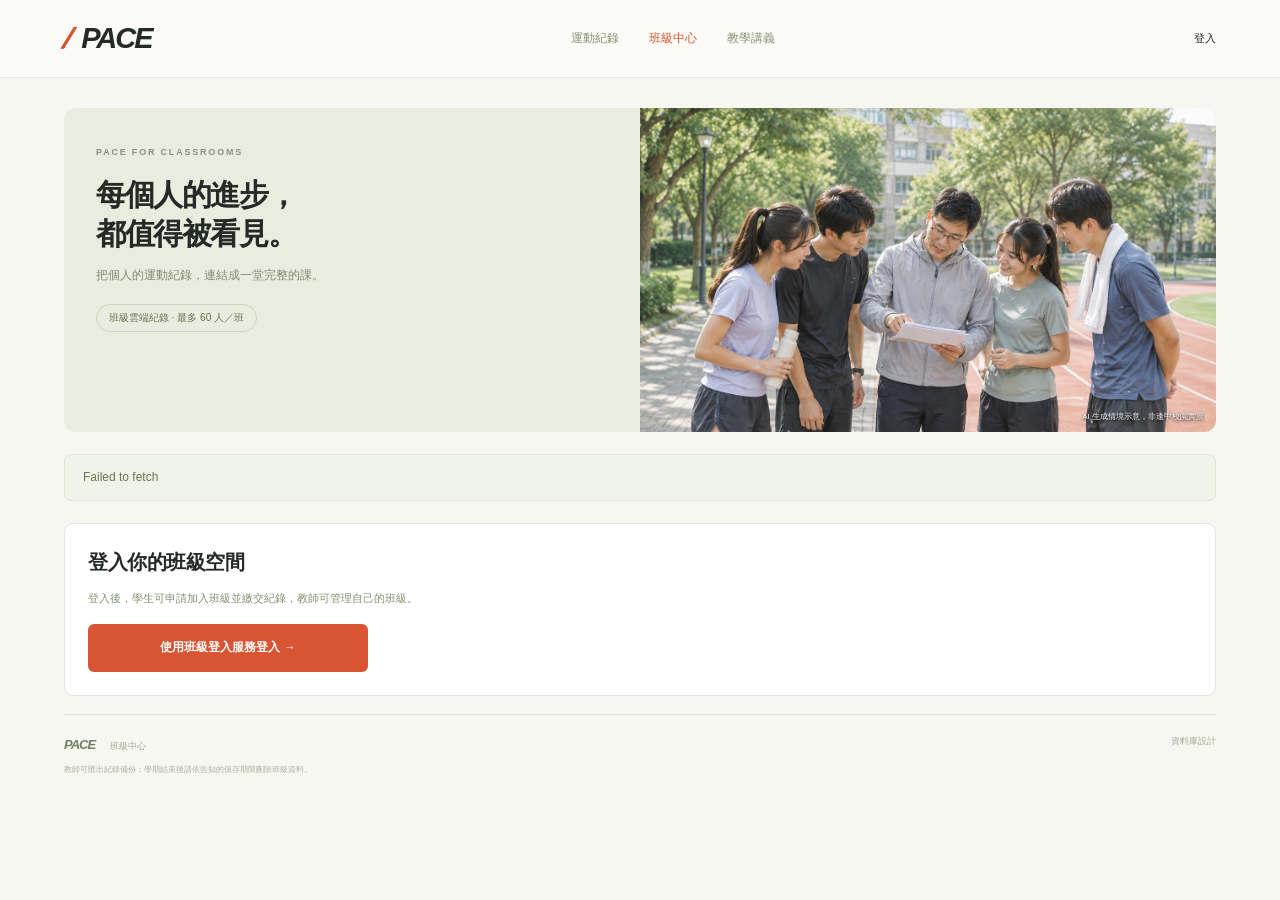
==== commit 65b26cac: "feat: connect Pages to isolated Worker API" ====
--- a/classroom.html
+++ b/classroom.html
@@ -1 +1 @@
-<!doctype html><html lang="zh-Hant"><head><meta charset="utf-8"><meta name="viewport" content="width=device-width,initial-scale=1"><link rel="stylesheet" href="style.css"><link rel="stylesheet" href="classroom.css"><title>班級中心 · PACE</title></head><body class="classroom-page"><header class="class-header"><a class="brand" href="index.html"><span class="brand-symbol">//</span>PACE</a><nav><a href="index.html">運動紀錄</a><a href="classroom.html" class="active">班級中心</a><a href="handout.html">教學講義</a></nav><a id="authLink" href="/api/classroom?op=login" target="_top">登入</a></header><main class="class-main"><section class="class-hero"><div><span class="overline">PACE FOR CLASSROOMS</span><h1>每個人的進步，<br>都值得被看見。</h1><p>把個人的運動紀錄，連結成一堂完整的課。</p><span class="cloud-badge">班級雲端紀錄 · 最多 60 人／班</span></div><img src="assets/classroom-hero.jpg" alt="生成示意：師生在戶外討論課程"><small>AI 生成情境示意，非逢甲校園實景</small></section><div id="cloudMessage" class="cloud-message" role="status" aria-live="polite">正在連接班級資料庫…</div><section id="signedOut" hidden class="class-card"><h2>登入你的班級空間</h2><p>登入後，學生可申請加入班級並繳交紀錄，教師可管理自己的班級。</p><a class="primary" href="/api/classroom?op=login" target="_top">使用班級登入服務登入 →</a></section><div id="cloudApp" hidden><div class="class-toolbar"><div><span class="overline" id="roleLabel">MY CLASSROOM</span><h2>我的班級</h2></div><button id="refreshCloud" class="outline">重新整理</button></div><div class="class-layout"><aside><section class="class-card"><label>選擇班級<select id="classSelect"><option value="">尚無班級</option></select></label><div id="classMeta"></div><form id="createClassForm" hidden><h3>建立新班級</h3><label>班級名稱<input id="className" maxlength="60" placeholder="例如：體育課 A 班" required></label><label>班級人數上限<input id="capacity" type="number" min="1" max="60" value="60" required></label><button class="primary">建立班級</button></form><form id="joinForm" hidden><h3>加入老師的班級</h3><label>班級碼<input id="joinCode" maxlength="12" placeholder="12 碼英數字" required autocomplete="off"></label><label>課堂代號<input id="studentAlias" maxlength="24" placeholder="例如：A07，不需全名" required></label><button class="primary">送出加入申請</button><p class="fine">老師核准後才可繳交。此代號須能讓老師辨識你。</p></form></section><section class="class-card privacy-card"><h3>只收集課堂所需資料</h3><p>繳交只包含運動時間與距離，不包含身體資料或完整 GPS 軌跡。即時 GPS 分享須另外勾選同意。其他學生無法查看你的資料。</p><a href="database.html">查看資料設計與使用說明 →</a></section></aside><section class="class-content"><div id="waitingPanel" class="class-card"><h2>選擇班級後開始</h2><p>教師可建立班級；學生使用老師提供的班級碼加入。</p></div><div id="lessonPanel" hidden><div class="class-card lesson-controls"><label>課程<select id="lessonSelect"></select></label><div id="teacherLessonActions" hidden><button id="newLesson" class="outline">新增課程</button><button id="closeLesson" class="outline">結束繳交</button></div><p id="lessonStatus"></p><p id="activityPlanDisplay" class="lesson-plan" hidden></p><p id="classGoalProgress" class="lesson-goal" hidden></p><progress id="classGoalMeter" max="100" value="0" hidden></progress></div><div id="teacherDashboard" hidden><div class="class-stats"><article><span>已核准學生</span><strong id="statStudents">0</strong></article><article><span>本堂已繳交</span><strong id="statSubmitted">0</strong></article><article><span>平均距離</span><strong id="statDistance">0.00<small>km</small></strong></article><article><span>平均運動時間</span><strong id="statMinutes">0<small>min</small></strong></article></div><div class="class-card table-card"><div class="table-heading"><h3>學生繳交狀態</h3><button id="exportClass" class="outline">匯出本堂 CSV ↓</button></div><p class="fine">待審核學生須經老師確認。數據由學生裝置提交，不作自動出席或防作弊判定。</p><div class="table-scroll"><table><thead><tr><th>代號</th><th>狀態</th><th>距離 km</th><th>時間 min</th><th>運動反思</th><th>操作</th></tr></thead><tbody id="studentRows"></tbody></table></div></div></div><div id="studentPanel" hidden class="class-card"><h3>本堂課繳交</h3><p>先在運動頁完成 GPS 運動，再從歷程按「繳交」。每人每堂課可繳交一筆真實紀錄。</p><a class="primary" href="index.html#history">前往運動紀錄 →</a><h3>我的雲端紀錄</h3><div id="myCloudRecords"></div></div></div></section></div></div><footer><span><b>PACE</b> 班級中心</span><a href="database.html">資料庫設計</a><p>教師可匯出紀錄備份；學期結束後請依告知的保存期限刪除班級資料。</p></footer></main><dialog id="lessonDialog"><div class="dialog-head"><h2>新增課程</h2><button class="close" id="cancelLesson" aria-label="關閉">×</button></div><form id="lessonForm"><label>課程名稱<input id="lessonName" maxlength="80" placeholder="例如：第 2 週校園快走" required></label><label>活動類型<select id="activityType"><option value="walk">步行</option><option value="run">慢跑</option><option value="mixed">暖身＋主活動＋緩和</option><option value="other">其他</option></select></label><label>活動安排（選填，500 字內）<textarea id="activityPlan" maxlength="500" rows="3" placeholder="例如：暖身 5 分鐘、校園快走 20 分鐘、緩和 5 分鐘"></textarea></label><label>班級共同目標（累積運動分鐘，選填）<input id="classGoalMinutes" type="number" min="1" max="1000000" placeholder="例如 600"></label><label>目標運動時間（分鐘）<input id="targetMinutes" type="number" min="1" max="180" value="20" required></label><button class="primary">建立課程</button></form></dialog><script src="classroom.js"></script><script src="cloud-live.js"></script></body></html>
+<!doctype html><html lang="zh-Hant"><head><meta charset="utf-8"><meta name="viewport" content="width=device-width,initial-scale=1"><link rel="stylesheet" href="style.css"><link rel="stylesheet" href="classroom.css"><title>班級中心 · PACE</title></head><body class="classroom-page"><header class="class-header"><a class="brand" href="index.html"><span class="brand-symbol">//</span>PACE</a><nav><a href="index.html">運動紀錄</a><a href="classroom.html" class="active">班級中心</a><a href="handout.html">教學講義</a></nav><a id="authLink" href="#" target="_top">登入</a></header><main class="class-main"><section class="class-hero"><div><span class="overline">PACE FOR CLASSROOMS</span><h1>每個人的進步，<br>都值得被看見。</h1><p>把個人的運動紀錄，連結成一堂完整的課。</p><span class="cloud-badge">班級雲端紀錄 · 最多 60 人／班</span></div><img src="assets/classroom-hero.jpg" alt="生成示意：師生在戶外討論課程"><small>AI 生成情境示意，非逢甲校園實景</small></section><div id="cloudMessage" class="cloud-message" role="status" aria-live="polite">正在連接班級資料庫…</div><section id="signedOut" hidden class="class-card"><h2>登入你的班級空間</h2><p>登入後，學生可申請加入班級並繳交紀錄，教師可管理自己的班級。</p><a class="primary" id="classroomLogin" href="#" target="_top">使用班級登入服務登入 →</a></section><div id="cloudApp" hidden><div class="class-toolbar"><div><span class="overline" id="roleLabel">MY CLASSROOM</span><h2>我的班級</h2></div><button id="refreshCloud" class="outline">重新整理</button></div><div class="class-layout"><aside><section class="class-card"><label>選擇班級<select id="classSelect"><option value="">尚無班級</option></select></label><div id="classMeta"></div><form id="createClassForm" hidden><h3>建立新班級</h3><label>班級名稱<input id="className" maxlength="60" placeholder="例如：體育課 A 班" required></label><label>班級人數上限<input id="capacity" type="number" min="1" max="60" value="60" required></label><button class="primary">建立班級</button></form><form id="joinForm" hidden><h3>加入老師的班級</h3><label>班級碼<input id="joinCode" maxlength="12" placeholder="12 碼英數字" required autocomplete="off"></label><label>課堂代號<input id="studentAlias" maxlength="24" placeholder="例如：A07，不需全名" required></label><button class="primary">送出加入申請</button><p class="fine">老師核准後才可繳交。此代號須能讓老師辨識你。</p></form></section><section class="class-card privacy-card"><h3>只收集課堂所需資料</h3><p>繳交只包含運動時間與距離，不包含身體資料或完整 GPS 軌跡。即時 GPS 分享須另外勾選同意。其他學生無法查看你的資料。</p><a href="database.html">查看資料設計與使用說明 →</a></section></aside><section class="class-content"><div id="waitingPanel" class="class-card"><h2>選擇班級後開始</h2><p>教師可建立班級；學生使用老師提供的班級碼加入。</p></div><div id="lessonPanel" hidden><div class="class-card lesson-controls"><label>課程<select id="lessonSelect"></select></label><div id="teacherLessonActions" hidden><button id="newLesson" class="outline">新增課程</button><button id="closeLesson" class="outline">結束繳交</button></div><p id="lessonStatus"></p><p id="activityPlanDisplay" class="lesson-plan" hidden></p><p id="classGoalProgress" class="lesson-goal" hidden></p><progress id="classGoalMeter" max="100" value="0" hidden></progress></div><div id="teacherDashboard" hidden><div class="class-stats"><article><span>已核准學生</span><strong id="statStudents">0</strong></article><article><span>本堂已繳交</span><strong id="statSubmitted">0</strong></article><article><span>平均距離</span><strong id="statDistance">0.00<small>km</small></strong></article><article><span>平均運動時間</span><strong id="statMinutes">0<small>min</small></strong></article></div><div class="class-card table-card"><div class="table-heading"><h3>學生繳交狀態</h3><button id="exportClass" class="outline">匯出本堂 CSV ↓</button></div><p class="fine">待審核學生須經老師確認。數據由學生裝置提交，不作自動出席或防作弊判定。</p><div class="table-scroll"><table><thead><tr><th>代號</th><th>狀態</th><th>距離 km</th><th>時間 min</th><th>運動反思</th><th>操作</th></tr></thead><tbody id="studentRows"></tbody></table></div></div></div><div id="studentPanel" hidden class="class-card"><h3>本堂課繳交</h3><p>先在運動頁完成 GPS 運動，再從歷程按「繳交」。每人每堂課可繳交一筆真實紀錄。</p><a class="primary" href="index.html#history">前往運動紀錄 →</a><h3>我的雲端紀錄</h3><div id="myCloudRecords"></div></div></div></section></div></div><footer><span><b>PACE</b> 班級中心</span><a href="database.html">資料庫設計</a><p>教師可匯出紀錄備份；學期結束後請依告知的保存期限刪除班級資料。</p></footer></main><dialog id="lessonDialog"><div class="dialog-head"><h2>新增課程</h2><button class="close" id="cancelLesson" aria-label="關閉">×</button></div><form id="lessonForm"><label>課程名稱<input id="lessonName" maxlength="80" placeholder="例如：第 2 週校園快走" required></label><label>活動類型<select id="activityType"><option value="walk">步行</option><option value="run">慢跑</option><option value="mixed">暖身＋主活動＋緩和</option><option value="other">其他</option></select></label><label>活動安排（選填，500 字內）<textarea id="activityPlan" maxlength="500" rows="3" placeholder="例如：暖身 5 分鐘、校園快走 20 分鐘、緩和 5 分鐘"></textarea></label><label>班級共同目標（累積運動分鐘，選填）<input id="classGoalMinutes" type="number" min="1" max="1000000" placeholder="例如 600"></label><label>目標運動時間（分鐘）<input id="targetMinutes" type="number" min="1" max="180" value="20" required></label><button class="primary">建立課程</button></form></dialog><script src="api-config.js"></script><script src="api-client.js"></script><script src="classroom.js"></script><script src="cloud-live.js"></script></body></html>
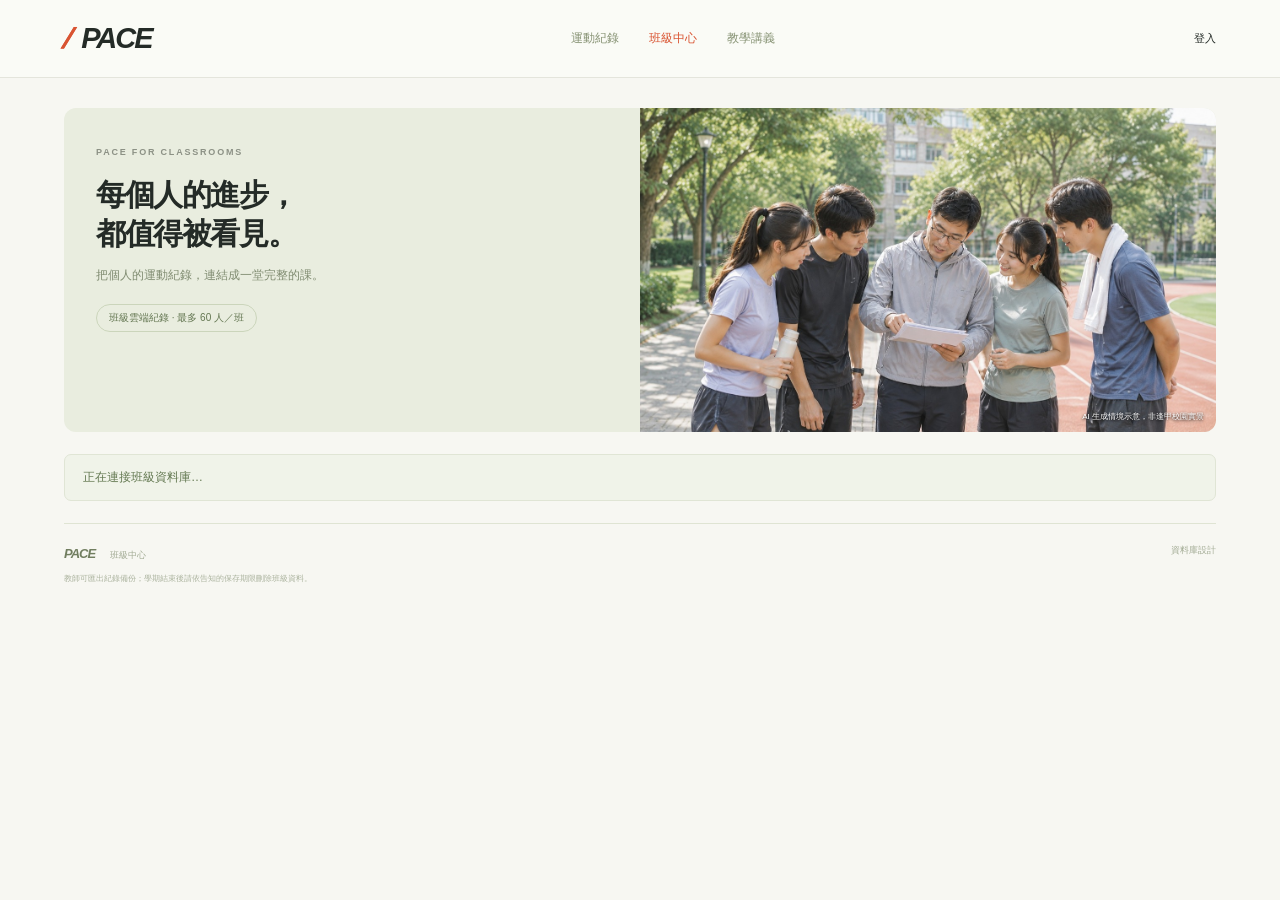
==== commit 4e85853a: "Fix local workout start and Access reauthentication" ====
--- a/classroom.html
+++ b/classroom.html
@@ -1 +1 @@
-<!doctype html><html lang="zh-Hant"><head><meta charset="utf-8"><meta name="viewport" content="width=device-width,initial-scale=1"><link rel="stylesheet" href="style.css"><link rel="stylesheet" href="classroom.css"><title>班級中心 · PACE</title></head><body class="classroom-page"><header class="class-header"><a class="brand" href="index.html"><span class="brand-symbol">//</span>PACE</a><nav><a href="index.html">運動紀錄</a><a href="classroom.html" class="active">班級中心</a><a href="handout.html">教學講義</a></nav><a id="authLink" href="#" target="_top">登入</a></header><main class="class-main"><section class="class-hero"><div><span class="overline">PACE FOR CLASSROOMS</span><h1>每個人的進步，<br>都值得被看見。</h1><p>把個人的運動紀錄，連結成一堂完整的課。</p><span class="cloud-badge">班級雲端紀錄 · 最多 60 人／班</span></div><img src="assets/classroom-hero.jpg" alt="生成示意：師生在戶外討論課程"><small>AI 生成情境示意，非逢甲校園實景</small></section><div id="cloudMessage" class="cloud-message" role="status" aria-live="polite">正在連接班級資料庫…</div><section id="signedOut" hidden class="class-card"><h2>登入你的班級空間</h2><p>登入後，學生可申請加入班級並繳交紀錄，教師可管理自己的班級。</p><a class="primary" id="classroomLogin" href="#" target="_top">使用班級登入服務登入 →</a></section><div id="cloudApp" hidden><div class="class-toolbar"><div><span class="overline" id="roleLabel">MY CLASSROOM</span><h2>我的班級</h2></div><button id="refreshCloud" class="outline">重新整理</button></div><div class="class-layout"><aside><section class="class-card"><label>選擇班級<select id="classSelect"><option value="">尚無班級</option></select></label><div id="classMeta"></div><form id="createClassForm" hidden><h3>建立新班級</h3><label>班級名稱<input id="className" maxlength="60" placeholder="例如：體育課 A 班" required></label><label>班級人數上限<input id="capacity" type="number" min="1" max="60" value="60" required></label><button class="primary">建立班級</button></form><form id="joinForm" hidden><h3>加入老師的班級</h3><label>班級碼<input id="joinCode" maxlength="12" placeholder="12 碼英數字" required autocomplete="off"></label><label>課堂代號<input id="studentAlias" maxlength="24" placeholder="例如：A07，不需全名" required></label><button class="primary">送出加入申請</button><p class="fine">老師核准後才可繳交。此代號須能讓老師辨識你。</p></form></section><section class="class-card privacy-card"><h3>只收集課堂所需資料</h3><p>繳交只包含運動時間與距離，不包含身體資料或完整 GPS 軌跡。即時 GPS 分享須另外勾選同意。其他學生無法查看你的資料。</p><a href="database.html">查看資料設計與使用說明 →</a></section></aside><section class="class-content"><div id="waitingPanel" class="class-card"><h2>選擇班級後開始</h2><p>教師可建立班級；學生使用老師提供的班級碼加入。</p></div><div id="lessonPanel" hidden><div class="class-card lesson-controls"><label>課程<select id="lessonSelect"></select></label><div id="teacherLessonActions" hidden><button id="newLesson" class="outline">新增課程</button><button id="closeLesson" class="outline">結束繳交</button></div><p id="lessonStatus"></p><p id="activityPlanDisplay" class="lesson-plan" hidden></p><p id="classGoalProgress" class="lesson-goal" hidden></p><progress id="classGoalMeter" max="100" value="0" hidden></progress></div><div id="teacherDashboard" hidden><div class="class-stats"><article><span>已核准學生</span><strong id="statStudents">0</strong></article><article><span>本堂已繳交</span><strong id="statSubmitted">0</strong></article><article><span>平均距離</span><strong id="statDistance">0.00<small>km</small></strong></article><article><span>平均運動時間</span><strong id="statMinutes">0<small>min</small></strong></article></div><div class="class-card table-card"><div class="table-heading"><h3>學生繳交狀態</h3><button id="exportClass" class="outline">匯出本堂 CSV ↓</button></div><p class="fine">待審核學生須經老師確認。數據由學生裝置提交，不作自動出席或防作弊判定。</p><div class="table-scroll"><table><thead><tr><th>代號</th><th>狀態</th><th>距離 km</th><th>時間 min</th><th>運動反思</th><th>操作</th></tr></thead><tbody id="studentRows"></tbody></table></div></div></div><div id="studentPanel" hidden class="class-card"><h3>本堂課繳交</h3><p>先在運動頁完成 GPS 運動，再從歷程按「繳交」。每人每堂課可繳交一筆真實紀錄。</p><a class="primary" href="index.html#history">前往運動紀錄 →</a><h3>我的雲端紀錄</h3><div id="myCloudRecords"></div></div></div></section></div></div><footer><span><b>PACE</b> 班級中心</span><a href="database.html">資料庫設計</a><p>教師可匯出紀錄備份；學期結束後請依告知的保存期限刪除班級資料。</p></footer></main><dialog id="lessonDialog"><div class="dialog-head"><h2>新增課程</h2><button class="close" id="cancelLesson" aria-label="關閉">×</button></div><form id="lessonForm"><label>課程名稱<input id="lessonName" maxlength="80" placeholder="例如：第 2 週校園快走" required></label><label>活動類型<select id="activityType"><option value="walk">步行</option><option value="run">慢跑</option><option value="mixed">暖身＋主活動＋緩和</option><option value="other">其他</option></select></label><label>活動安排（選填，500 字內）<textarea id="activityPlan" maxlength="500" rows="3" placeholder="例如：暖身 5 分鐘、校園快走 20 分鐘、緩和 5 分鐘"></textarea></label><label>班級共同目標（累積運動分鐘，選填）<input id="classGoalMinutes" type="number" min="1" max="1000000" placeholder="例如 600"></label><label>目標運動時間（分鐘）<input id="targetMinutes" type="number" min="1" max="180" value="20" required></label><button class="primary">建立課程</button></form></dialog><script src="api-config.js"></script><script src="api-client.js"></script><script src="classroom.js"></script><script src="cloud-live.js"></script></body></html>
+<!doctype html><html lang="zh-Hant"><head><meta charset="utf-8"><meta name="viewport" content="width=device-width,initial-scale=1"><link rel="stylesheet" href="style.css"><link rel="stylesheet" href="classroom.css"><title>班級中心 · PACE</title></head><body class="classroom-page"><header class="class-header"><a class="brand" href="index.html"><span class="brand-symbol">//</span>PACE</a><nav><a href="index.html">運動紀錄</a><a href="classroom.html" class="active">班級中心</a><a href="handout.html">教學講義</a></nav><a id="authLink" href="/api/classroom?op=reauth" target="_top">登入</a></header><main class="class-main"><section class="class-hero"><div><span class="overline">PACE FOR CLASSROOMS</span><h1>每個人的進步，<br>都值得被看見。</h1><p>把個人的運動紀錄，連結成一堂完整的課。</p><span class="cloud-badge">班級雲端紀錄 · 最多 60 人／班</span></div><img src="assets/classroom-hero.jpg" alt="生成示意：師生在戶外討論課程"><small>AI 生成情境示意，非逢甲校園實景</small></section><div id="cloudMessage" class="cloud-message" role="status" aria-live="polite">正在連接班級資料庫…</div><section id="signedOut" hidden class="class-card"><h2>登入你的班級空間</h2><p>登入後，學生可申請加入班級並繳交紀錄，教師可管理自己的班級。</p><a class="primary" href="/api/classroom?op=reauth" target="_top">重新登入班級服務 →</a></section><div id="cloudApp" hidden><div class="class-toolbar"><div><span class="overline" id="roleLabel">MY CLASSROOM</span><h2>我的班級</h2></div><button id="refreshCloud" class="outline">重新整理</button></div><div class="class-layout"><aside><section class="class-card"><label>選擇班級<select id="classSelect"><option value="">尚無班級</option></select></label><div id="classMeta"></div><form id="createClassForm" hidden><h3>建立新班級</h3><label>班級名稱<input id="className" maxlength="60" placeholder="例如：體育課 A 班" required></label><label>班級人數上限<input id="capacity" type="number" min="1" max="60" value="60" required></label><button class="primary">建立班級</button></form><form id="joinForm" hidden><h3>加入老師的班級</h3><label>班級碼<input id="joinCode" maxlength="12" placeholder="12 碼英數字" required autocomplete="off"></label><label>課堂代號<input id="studentAlias" maxlength="24" placeholder="例如：A07，不需全名" required></label><button class="primary">送出加入申請</button><p class="fine">老師核准後才可繳交。此代號須能讓老師辨識你。</p></form></section><section class="class-card privacy-card"><h3>只收集課堂所需資料</h3><p>繳交只包含運動時間與距離，不包含身體資料或完整 GPS 軌跡。即時 GPS 分享須另外勾選同意。其他學生無法查看你的資料。</p><a href="database.html">查看資料設計與使用說明 →</a></section></aside><section class="class-content"><div id="waitingPanel" class="class-card"><h2>選擇班級後開始</h2><p>教師可建立班級；學生使用老師提供的班級碼加入。</p></div><div id="lessonPanel" hidden><div class="class-card lesson-controls"><label>課程<select id="lessonSelect"></select></label><div id="teacherLessonActions" hidden><button id="newLesson" class="outline">新增課程</button><button id="closeLesson" class="outline">結束繳交</button></div><p id="lessonStatus"></p><p id="activityPlanDisplay" class="lesson-plan" hidden></p><p id="classGoalProgress" class="lesson-goal" hidden></p><progress id="classGoalMeter" max="100" value="0" hidden></progress></div><div id="teacherDashboard" hidden><div class="class-stats"><article><span>已核准學生</span><strong id="statStudents">0</strong></article><article><span>本堂已繳交</span><strong id="statSubmitted">0</strong></article><article><span>平均距離</span><strong id="statDistance">0.00<small>km</small></strong></article><article><span>平均運動時間</span><strong id="statMinutes">0<small>min</small></strong></article></div><div class="class-card table-card"><div class="table-heading"><h3>學生繳交狀態</h3><button id="exportClass" class="outline">匯出本堂 CSV ↓</button></div><p class="fine">待審核學生須經老師確認。數據由學生裝置提交，不作自動出席或防作弊判定。</p><div class="table-scroll"><table><thead><tr><th>代號</th><th>狀態</th><th>距離 km</th><th>時間 min</th><th>運動反思</th><th>操作</th></tr></thead><tbody id="studentRows"></tbody></table></div></div></div><div id="studentPanel" hidden class="class-card"><h3>本堂課繳交</h3><p>先在運動頁完成 GPS 運動，再從歷程按「繳交」。每人每堂課可繳交一筆真實紀錄。</p><a class="primary" href="index.html#history">前往運動紀錄 →</a><h3>我的雲端紀錄</h3><div id="myCloudRecords"></div></div></div></section></div></div><footer><span><b>PACE</b> 班級中心</span><a href="database.html">資料庫設計</a><p>教師可匯出紀錄備份；學期結束後請依告知的保存期限刪除班級資料。</p></footer></main><dialog id="lessonDialog"><div class="dialog-head"><h2>新增課程</h2><button class="close" id="cancelLesson" aria-label="關閉">×</button></div><form id="lessonForm"><label>課程名稱<input id="lessonName" maxlength="80" placeholder="例如：第 2 週校園快走" required></label><label>活動類型<select id="activityType"><option value="walk">步行</option><option value="run">慢跑</option><option value="mixed">暖身＋主活動＋緩和</option><option value="other">其他</option></select></label><label>活動安排（選填，500 字內）<textarea id="activityPlan" maxlength="500" rows="3" placeholder="例如：暖身 5 分鐘、校園快走 20 分鐘、緩和 5 分鐘"></textarea></label><label>班級共同目標（累積運動分鐘，選填）<input id="classGoalMinutes" type="number" min="1" max="1000000" placeholder="例如 600"></label><label>目標運動時間（分鐘）<input id="targetMinutes" type="number" min="1" max="180" value="20" required></label><button class="primary">建立課程</button></form></dialog><script src="classroom.js"></script><script src="cloud-live.js"></script></body></html>
--- a/style.css
+++ b/style.css
@@ -22,3 +22,117 @@
 /* Clear live GPS and workout states. */
 .status{display:inline-flex;align-items:center;gap:7px;min-height:28px;padding:5px 10px;border:1px solid #e1e5da;border-radius:999px;background:#f6f7f2;color:#687264;font-size:11px;font-weight:650;line-height:1;letter-spacing:.1px}.status:before{content:"";width:7px;height:7px;border-radius:50%;background:#92998b;flex:none}.status[data-state="waiting"]{background:#fff8e9;border-color:#f0dfb5;color:#835f19}.status[data-state="waiting"]:before{background:#d59832;animation:status-pulse 1.4s ease-in-out infinite}.status[data-state="located"]{background:#edf5f7;border-color:#d5e6ea;color:#326b7c}.status[data-state="located"]:before{background:#448ca1}.status[data-state="recording"],.status[data-state="done"]{background:#edf4e9;border-color:#d8e5ce;color:#4e6e3d}.status[data-state="recording"]:before,.status[data-state="done"]:before{background:#6e964f}.status[data-state="weak"]{background:#fff5e7;border-color:#efd7b0;color:#895c19}.status[data-state="weak"]:before{background:#d9942e}.status[data-state="paused"],.status[data-state="idle"]{background:#f1f2ed;border-color:#e1e3dc;color:#687168}.status[data-state="paused"]:before{background:#91988c}.status[data-state="error"]{background:#fff0ec;border-color:#f0d0c7;color:#9b4a38}.status[data-state="error"]:before{background:#d45c42}.status[data-state="demo"]{background:#edf2f8;border-color:#d9e2ef;color:#4c6784}.status[data-state="demo"]:before{background:#6688ae}@keyframes status-pulse{50%{box-shadow:0 0 0 4px #d598322b}}@media(prefers-reduced-motion:reduce){.status[data-state="waiting"]:before{animation:none}}
 .avatar.auth-status{width:auto;min-width:31px;padding:0 11px;border-radius:999px;white-space:nowrap;font-weight:600}.avatar.auth-status:hover{background:#e2e4d8}.avatar.auth-status:focus-visible{outline:3px solid #e89462;outline-offset:3px}
+
+/* Prioritize starting a session and make pace the main running metric. */
+.primarymetric{padding:14px 0 16px}
+.primarymetric>span{font-size:12px}
+.primarymetric>div{gap:8px}
+.primarymetric b{font-size:64px;letter-spacing:-3px}
+.primarymetric div>span{font-size:12px}
+.metric-grid .energy{grid-column:auto;display:block}
+.metric-grid .energy strong{font-size:25px}
+.start-context{display:grid;gap:8px;padding:12px 0 14px;border-top:1px solid #ffffff14}
+.start-context-line{display:flex;align-items:center;justify-content:space-between;gap:10px}
+.start-context .status{font-size:10px}
+.start-accuracy,.start-mode{font-size:10px;color:#a5b098}
+.start-accuracy b,.start-mode b{color:#f5f6ef;font-weight:600}
+.start-context p{font-size:9px;line-height:1.5;color:#8e9a84}
+
+/* Personal, local-only progress and easier activity review. */
+.history-insights{display:grid;grid-template-columns:repeat(4,minmax(0,1fr));gap:10px;padding:14px 0}
+.history-insight{display:grid;gap:3px;padding:13px 14px;border:1px solid #e2e5d9;border-radius:7px;background:#fff}
+.history-insight>span{font-size:10px;color:#848d78}
+.history-insight>strong{font-size:19px;font-weight:650;font-variant-numeric:tabular-nums;color:#384333}
+.history-insight>small{font-size:9px;color:#9ba28e}
+.record{grid-template-columns:88px minmax(140px,1fr) 180px minmax(230px,auto);gap:14px}
+.record-info{min-width:0}
+.record-stats{gap:12px}
+.record-review-link{display:inline-flex;align-items:center;justify-content:center;min-height:36px;padding:7px 10px;border-radius:5px;background:#e8ecdf;color:#46583b;font-size:10px;font-weight:650;white-space:nowrap}
+.record-review-link:hover{background:#dce4d0}
+.record-more{position:relative}
+.record-more>summary{cursor:pointer;list-style:none;border:1px solid #dce2d1;border-radius:5px;padding:8px 10px;color:#71805e;font-size:10px;white-space:nowrap}
+.record-more>summary::-webkit-details-marker{display:none}
+.record-more[open]>summary{background:#f1f3eb}
+.record-more-menu{display:flex;flex-wrap:wrap;gap:6px;margin-top:7px}
+.record-more-menu button{font-size:9px;border:1px solid #dce2d1;padding:6px 8px;border-radius:4px;color:#71805e;background:#fff}
+.record-submitted{font-size:9px;color:#557447;padding:5px 2px}
+
+@media(max-width:900px){
+  .workout{grid-template-columns:minmax(0,1fr)}
+  .session-panel{order:-1;padding:20px}
+  .mapcard{order:1}
+}
+@media(max-width:650px){
+  main{padding-top:20px}
+  .pageheading{margin-bottom:16px}
+  .workout{overflow:visible;border-radius:10px}
+  .session-panel{padding:16px}
+  .primarymetric{padding:8px 0 10px}
+  .primarymetric b{font-size:54px}
+  .metric-grid{gap:12px 10px;padding:12px 0}
+  .session-message{min-height:38px;padding:9px 0}
+  .start-context{padding:9px 0 11px}
+  .history-insights{grid-template-columns:repeat(2,minmax(0,1fr));gap:8px}
+  .history-insight{padding:11px}
+  .record{grid-template-columns:64px minmax(0,1fr);gap:8px 12px;padding:14px 0}
+  .route-thumb{width:64px;height:64px;grid-row:span 2}
+  .record-stats{grid-column:2;flex-wrap:wrap;gap:6px 12px}
+  .record-actions{grid-column:1/-1;display:flex;flex-wrap:wrap;align-items:center;gap:7px}
+  .record-review-link{flex:1;min-width:150px}
+  .record-more-menu{max-width:calc(100vw - 48px)}
+}
+
+/* Keep local and live-sharing consent rows visually aligned. */
+#fields>.check,
+#fields>.live-sync-setup>.live-sync-check{display:flex;align-items:flex-start;gap:7px;margin:8px 0}
+#fields>.check input,
+#fields>.live-sync-setup>.live-sync-check input{flex:0 0 auto;margin:2px 0 0}
+#fields>.check span,
+#fields>.live-sync-setup>.live-sync-check span{font-size:10px;line-height:1.7;color:#6e7c5d}
+
+/* Keep the history card steady while its actions are open. */
+.record-more>summary{user-select:none}
+.record-more-menu{position:absolute;top:calc(100% + 6px);right:0;z-index:30;min-width:200px;max-width:min(280px,calc(100vw - 32px));margin:0;padding:8px;background:#fff;border:1px solid #dce2d1;border-radius:7px;box-shadow:0 8px 24px #242b271c}
+.record-more:not([open]) .record-more-menu{display:none}
+.record-more[open] .record-more-menu{display:flex;flex-wrap:nowrap;width:max-content;min-width:0;max-width:calc(100vw - 24px)}
+.record-more-menu button{flex:0 0 auto;white-space:nowrap;padding:5px 6px;font-size:8px}
+.record-review-link.unavailable{background:#f1f2ec;color:#929987;font-weight:450;cursor:default}
+.record-more>summary:focus-visible{outline:3px solid #e89462;outline-offset:3px}
+.live-sync-setup{border-top:0;margin-top:0;padding-top:0}
+#fields>.check{margin-bottom:2px}
+#fields>.live-sync-setup>.live-sync-check{margin:2px 0 4px}
+.metric-grid .energy{grid-column:auto}
+.motion-metrics{grid-column:auto;display:grid;grid-template-columns:1fr;gap:8px;border-top:0;padding-top:0;align-content:start}
+.motion-metrics article{display:flex;justify-content:space-between;align-items:baseline;gap:8px;min-width:0}
+.motion-metrics article>span{display:block;font-size:9px;color:#a5b098}
+.motion-metrics article>strong{display:block;font-size:13px;font-weight:500;color:#fafbf4;font-variant-numeric:tabular-nums;white-space:nowrap}
+.motion-metrics article>strong em{font-size:8px;font-style:normal;margin-left:3px;color:#b0b9a5}
+.motion-sensor-note{grid-column:1/-1;margin:0;font-size:8px;line-height:1.5;color:#72816a}
+.motion-sensor-note b{font-weight:400}
+.metric-grid article>span small{display:inline;font-size:8px;color:#a5b098;letter-spacing:0;margin-left:2px}
+@media(max-width:650px){.metric-grid{grid-template-columns:1fr 1fr}}
+
+/* Reduce setup dialog scrolling on phones. */
+@media(max-width:650px){
+  dialog#setupDialog{width:calc(100vw - 20px);max-height:calc(100dvh - 16px);padding:16px 18px 12px;overflow-y:auto;overscroll-behavior:contain}
+  #setupDialog .dialog-intro{font-size:10px;margin:7px 0 11px;line-height:1.5}
+  #setupDialog label{font-size:11px;margin-bottom:9px}
+  #setupDialog label>span{font-size:8px}
+  #setupDialog input:not([type=checkbox]),#setupDialog select{min-height:37px;padding:8px 10px;margin-top:4px;font-size:12px}
+  #setupDialog .privacy-note{padding:8px 10px;gap:8px;font-size:9px;margin-bottom:8px}
+  #setupDialog .check{margin:6px 0}
+  #setupDialog .check span{font-size:9px;line-height:1.55}
+  #setupDialog .live-sync-setup{margin-top:0;padding-top:0;border-top:0}
+  #setupDialog .live-sync-check{margin:2px 0 4px}
+  #setupDialog .live-sync-pickers label{margin-bottom:5px}
+  #setupDialog .live-sync-setup .fine{font-size:7px;line-height:1.45;margin:3px 0}
+  #setupDialog .live-sync-login{font-size:8px;margin:3px 0}
+  #setupDialog form>.primary{min-height:44px}
+  #setupDialog form>.primary{margin-top:12px}
+  #setupDialog .demo-link{margin:8px auto;font-size:10px}
+  #setupDialog .fine{font-size:8px;line-height:1.5}
+}
+@media(min-width:430px) and (max-width:650px){
+  #setupDialog #fields{display:grid;grid-template-columns:1fr 1fr;gap:0 12px}
+  #setupDialog #fields>label:nth-of-type(3),#setupDialog #fields>.privacy-note,#setupDialog #fields>.check,#setupDialog #fields>.live-sync-setup{grid-column:1/-1}
+}
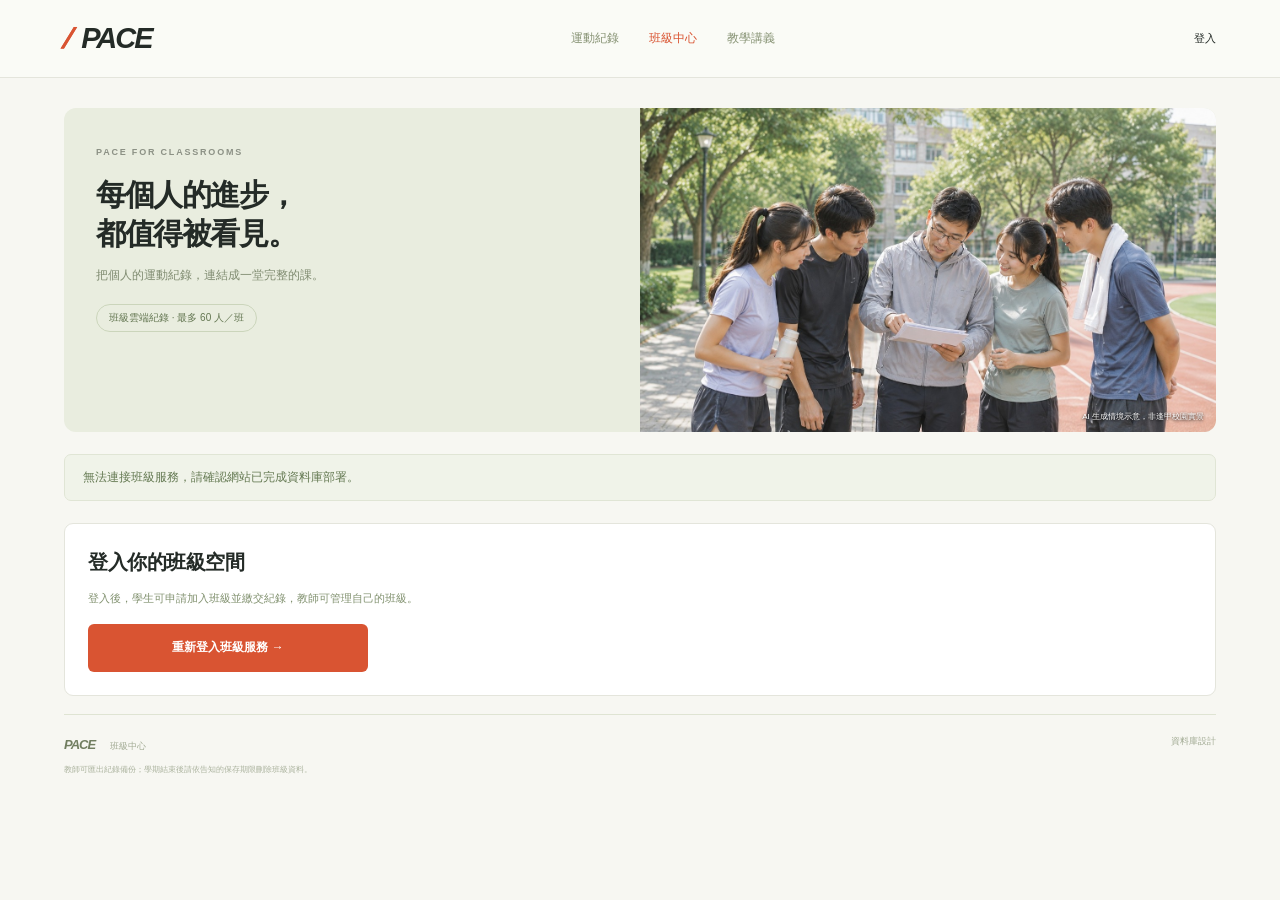
==== commit a16b3890: "Merge classroom API and PWA updates" ====
--- a/classroom.html
+++ b/classroom.html
@@ -1 +1 @@
-<!doctype html><html lang="zh-Hant"><head><meta charset="utf-8"><meta name="viewport" content="width=device-width,initial-scale=1"><link rel="stylesheet" href="style.css"><link rel="stylesheet" href="classroom.css"><title>班級中心 · PACE</title></head><body class="classroom-page"><header class="class-header"><a class="brand" href="index.html"><span class="brand-symbol">//</span>PACE</a><nav><a href="index.html">運動紀錄</a><a href="classroom.html" class="active">班級中心</a><a href="handout.html">教學講義</a></nav><a id="authLink" href="/api/classroom?op=reauth" target="_top">登入</a></header><main class="class-main"><section class="class-hero"><div><span class="overline">PACE FOR CLASSROOMS</span><h1>每個人的進步，<br>都值得被看見。</h1><p>把個人的運動紀錄，連結成一堂完整的課。</p><span class="cloud-badge">班級雲端紀錄 · 最多 60 人／班</span></div><img src="assets/classroom-hero.jpg" alt="生成示意：師生在戶外討論課程"><small>AI 生成情境示意，非逢甲校園實景</small></section><div id="cloudMessage" class="cloud-message" role="status" aria-live="polite">正在連接班級資料庫…</div><section id="signedOut" hidden class="class-card"><h2>登入你的班級空間</h2><p>登入後，學生可申請加入班級並繳交紀錄，教師可管理自己的班級。</p><a class="primary" href="/api/classroom?op=reauth" target="_top">重新登入班級服務 →</a></section><div id="cloudApp" hidden><div class="class-toolbar"><div><span class="overline" id="roleLabel">MY CLASSROOM</span><h2>我的班級</h2></div><button id="refreshCloud" class="outline">重新整理</button></div><div class="class-layout"><aside><section class="class-card"><label>選擇班級<select id="classSelect"><option value="">尚無班級</option></select></label><div id="classMeta"></div><form id="createClassForm" hidden><h3>建立新班級</h3><label>班級名稱<input id="className" maxlength="60" placeholder="例如：體育課 A 班" required></label><label>班級人數上限<input id="capacity" type="number" min="1" max="60" value="60" required></label><button class="primary">建立班級</button></form><form id="joinForm" hidden><h3>加入老師的班級</h3><label>班級碼<input id="joinCode" maxlength="12" placeholder="12 碼英數字" required autocomplete="off"></label><label>課堂代號<input id="studentAlias" maxlength="24" placeholder="例如：A07，不需全名" required></label><button class="primary">送出加入申請</button><p class="fine">老師核准後才可繳交。此代號須能讓老師辨識你。</p></form></section><section class="class-card privacy-card"><h3>只收集課堂所需資料</h3><p>繳交只包含運動時間與距離，不包含身體資料或完整 GPS 軌跡。即時 GPS 分享須另外勾選同意。其他學生無法查看你的資料。</p><a href="database.html">查看資料設計與使用說明 →</a></section></aside><section class="class-content"><div id="waitingPanel" class="class-card"><h2>選擇班級後開始</h2><p>教師可建立班級；學生使用老師提供的班級碼加入。</p></div><div id="lessonPanel" hidden><div class="class-card lesson-controls"><label>課程<select id="lessonSelect"></select></label><div id="teacherLessonActions" hidden><button id="newLesson" class="outline">新增課程</button><button id="closeLesson" class="outline">結束繳交</button></div><p id="lessonStatus"></p><p id="activityPlanDisplay" class="lesson-plan" hidden></p><p id="classGoalProgress" class="lesson-goal" hidden></p><progress id="classGoalMeter" max="100" value="0" hidden></progress></div><div id="teacherDashboard" hidden><div class="class-stats"><article><span>已核准學生</span><strong id="statStudents">0</strong></article><article><span>本堂已繳交</span><strong id="statSubmitted">0</strong></article><article><span>平均距離</span><strong id="statDistance">0.00<small>km</small></strong></article><article><span>平均運動時間</span><strong id="statMinutes">0<small>min</small></strong></article></div><div class="class-card table-card"><div class="table-heading"><h3>學生繳交狀態</h3><button id="exportClass" class="outline">匯出本堂 CSV ↓</button></div><p class="fine">待審核學生須經老師確認。數據由學生裝置提交，不作自動出席或防作弊判定。</p><div class="table-scroll"><table><thead><tr><th>代號</th><th>狀態</th><th>距離 km</th><th>時間 min</th><th>運動反思</th><th>操作</th></tr></thead><tbody id="studentRows"></tbody></table></div></div></div><div id="studentPanel" hidden class="class-card"><h3>本堂課繳交</h3><p>先在運動頁完成 GPS 運動，再從歷程按「繳交」。每人每堂課可繳交一筆真實紀錄。</p><a class="primary" href="index.html#history">前往運動紀錄 →</a><h3>我的雲端紀錄</h3><div id="myCloudRecords"></div></div></div></section></div></div><footer><span><b>PACE</b> 班級中心</span><a href="database.html">資料庫設計</a><p>教師可匯出紀錄備份；學期結束後請依告知的保存期限刪除班級資料。</p></footer></main><dialog id="lessonDialog"><div class="dialog-head"><h2>新增課程</h2><button class="close" id="cancelLesson" aria-label="關閉">×</button></div><form id="lessonForm"><label>課程名稱<input id="lessonName" maxlength="80" placeholder="例如：第 2 週校園快走" required></label><label>活動類型<select id="activityType"><option value="walk">步行</option><option value="run">慢跑</option><option value="mixed">暖身＋主活動＋緩和</option><option value="other">其他</option></select></label><label>活動安排（選填，500 字內）<textarea id="activityPlan" maxlength="500" rows="3" placeholder="例如：暖身 5 分鐘、校園快走 20 分鐘、緩和 5 分鐘"></textarea></label><label>班級共同目標（累積運動分鐘，選填）<input id="classGoalMinutes" type="number" min="1" max="1000000" placeholder="例如 600"></label><label>目標運動時間（分鐘）<input id="targetMinutes" type="number" min="1" max="180" value="20" required></label><button class="primary">建立課程</button></form></dialog><script src="classroom.js"></script><script src="cloud-live.js"></script></body></html>
+<!doctype html><html lang="zh-Hant"><head><meta charset="utf-8"><meta name="viewport" content="width=device-width,initial-scale=1"><link rel="stylesheet" href="style.css"><link rel="stylesheet" href="classroom.css"><title>班級中心 · PACE</title></head><body class="classroom-page"><header class="class-header"><a class="brand" href="index.html"><span class="brand-symbol">//</span>PACE</a><nav><a href="index.html">運動紀錄</a><a href="classroom.html" class="active">班級中心</a><a href="handout.html">教學講義</a></nav><a id="authLink" href="/api/classroom?op=reauth" target="_top">登入</a></header><main class="class-main"><section class="class-hero"><div><span class="overline">PACE FOR CLASSROOMS</span><h1>每個人的進步，<br>都值得被看見。</h1><p>把個人的運動紀錄，連結成一堂完整的課。</p><span class="cloud-badge">班級雲端紀錄 · 最多 60 人／班</span></div><img src="assets/classroom-hero.jpg" alt="生成示意：師生在戶外討論課程"><small>AI 生成情境示意，非逢甲校園實景</small></section><div id="cloudMessage" class="cloud-message" role="status" aria-live="polite">正在連接班級資料庫…</div><section id="signedOut" hidden class="class-card"><h2>登入你的班級空間</h2><p>登入後，學生可申請加入班級並繳交紀錄，教師可管理自己的班級。</p><a class="primary" id="classroomLogin" href="/api/classroom?op=reauth" target="_top">重新登入班級服務 →</a></section><div id="cloudApp" hidden><div class="class-toolbar"><div><span class="overline" id="roleLabel">MY CLASSROOM</span><h2>我的班級</h2></div><button id="refreshCloud" class="outline">重新整理</button></div><div class="class-layout"><aside><section class="class-card"><label>選擇班級<select id="classSelect"><option value="">尚無班級</option></select></label><div id="classMeta"></div><form id="createClassForm" hidden><h3>建立新班級</h3><label>班級名稱<input id="className" maxlength="60" placeholder="例如：體育課 A 班" required></label><label>班級人數上限<input id="capacity" type="number" min="1" max="60" value="60" required></label><button class="primary">建立班級</button></form><form id="joinForm" hidden><h3>加入老師的班級</h3><label>班級碼<input id="joinCode" maxlength="12" placeholder="12 碼英數字" required autocomplete="off"></label><label>課堂代號<input id="studentAlias" maxlength="24" placeholder="例如：A07，不需全名" required></label><button class="primary">送出加入申請</button><p class="fine">老師核准後才可繳交。此代號須能讓老師辨識你。</p></form></section><section class="class-card privacy-card"><h3>只收集課堂所需資料</h3><p>繳交只包含運動時間與距離，不包含身體資料或完整 GPS 軌跡。即時 GPS 分享須另外勾選同意。其他學生無法查看你的資料。</p><a href="database.html">查看資料設計與使用說明 →</a></section></aside><section class="class-content"><div id="waitingPanel" class="class-card"><h2>選擇班級後開始</h2><p>教師可建立班級；學生使用老師提供的班級碼加入。</p></div><div id="lessonPanel" hidden><div class="class-card lesson-controls"><label>課程<select id="lessonSelect"></select></label><div id="teacherLessonActions" hidden><button id="newLesson" class="outline">新增課程</button><button id="closeLesson" class="outline">結束繳交</button></div><p id="lessonStatus"></p><p id="activityPlanDisplay" class="lesson-plan" hidden></p><p id="classGoalProgress" class="lesson-goal" hidden></p><progress id="classGoalMeter" max="100" value="0" hidden></progress></div><div id="teacherDashboard" hidden><div class="class-stats"><article><span>已核准學生</span><strong id="statStudents">0</strong></article><article><span>本堂已繳交</span><strong id="statSubmitted">0</strong></article><article><span>平均距離</span><strong id="statDistance">0.00<small>km</small></strong></article><article><span>平均運動時間</span><strong id="statMinutes">0<small>min</small></strong></article></div><div class="class-card table-card"><div class="table-heading"><h3>學生繳交狀態</h3><button id="exportClass" class="outline">匯出本堂 CSV ↓</button></div><p class="fine">待審核學生須經老師確認。數據由學生裝置提交，不作自動出席或防作弊判定。</p><div class="table-scroll"><table><thead><tr><th>代號</th><th>狀態</th><th>距離 km</th><th>時間 min</th><th>運動反思</th><th>操作</th></tr></thead><tbody id="studentRows"></tbody></table></div></div></div><div id="studentPanel" hidden class="class-card"><h3>本堂課繳交</h3><p>先在運動頁完成 GPS 運動，再從歷程按「繳交」。每人每堂課可繳交一筆真實紀錄。</p><a class="primary" href="index.html#history">前往運動紀錄 →</a><h3>我的雲端紀錄</h3><div id="myCloudRecords"></div></div></div></section></div></div><footer><span><b>PACE</b> 班級中心</span><a href="database.html">資料庫設計</a><p>教師可匯出紀錄備份；學期結束後請依告知的保存期限刪除班級資料。</p></footer></main><dialog id="lessonDialog"><div class="dialog-head"><h2>新增課程</h2><button class="close" id="cancelLesson" aria-label="關閉">×</button></div><form id="lessonForm"><label>課程名稱<input id="lessonName" maxlength="80" placeholder="例如：第 2 週校園快走" required></label><label>活動類型<select id="activityType"><option value="walk">步行</option><option value="run">慢跑</option><option value="mixed">暖身＋主活動＋緩和</option><option value="other">其他</option></select></label><label>活動安排（選填，500 字內）<textarea id="activityPlan" maxlength="500" rows="3" placeholder="例如：暖身 5 分鐘、校園快走 20 分鐘、緩和 5 分鐘"></textarea></label><label>班級共同目標（累積運動分鐘，選填）<input id="classGoalMinutes" type="number" min="1" max="1000000" placeholder="例如 600"></label><label>目標運動時間（分鐘）<input id="targetMinutes" type="number" min="1" max="180" value="20" required></label><button class="primary">建立課程</button></form></dialog><script src="api-config.js"></script><script src="api-client.js"></script><script src="classroom.js"></script><script src="cloud-live.js"></script></body></html>
--- a/style.css
+++ b/style.css
@@ -136,3 +136,5 @@
   #setupDialog #fields{display:grid;grid-template-columns:1fr 1fr;gap:0 12px}
   #setupDialog #fields>label:nth-of-type(3),#setupDialog #fields>.privacy-note,#setupDialog #fields>.check,#setupDialog #fields>.live-sync-setup{grid-column:1/-1}
 }
+
+.start-error{color:#b8452d;font-size:11px;line-height:1.5;margin:6px 0 10px}
